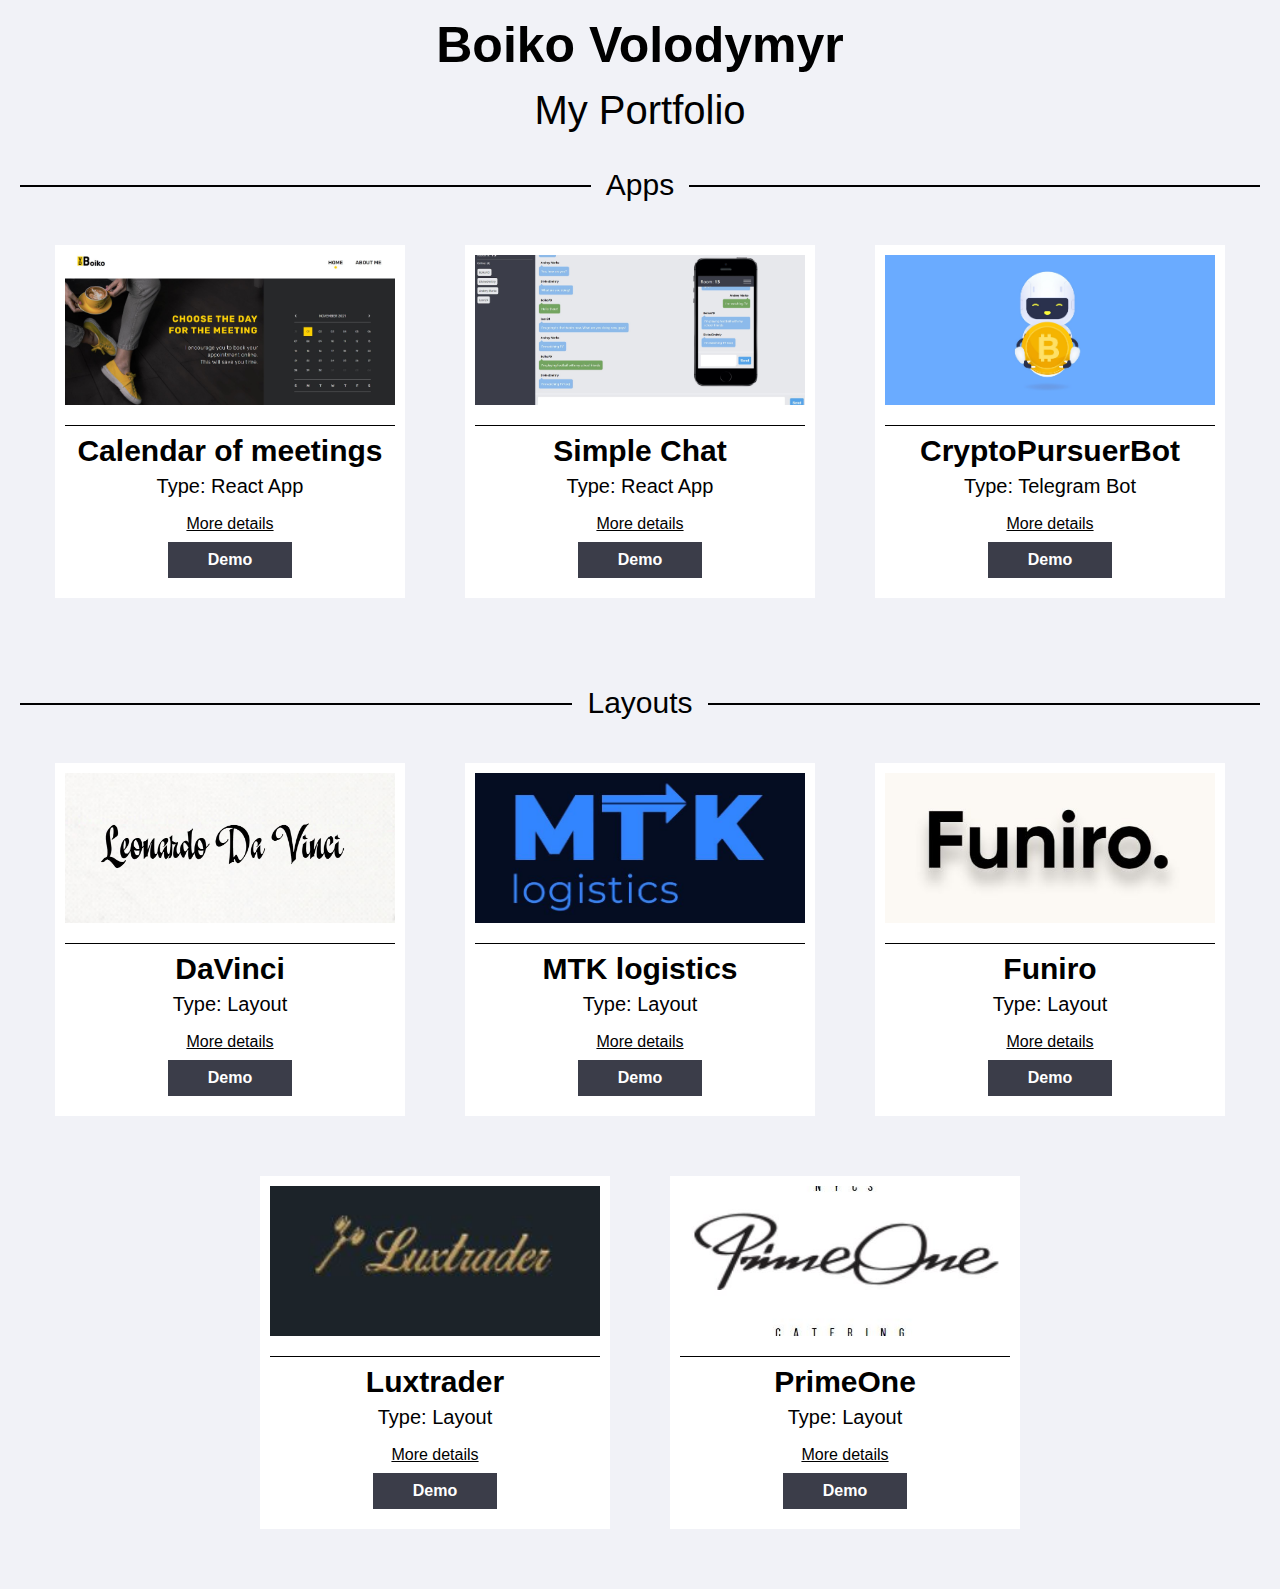
==== index.html @ b37c9549 "Modified project links" ====
<!DOCTYPE html>
<html lang="ru">
<head>
	<title>Boiko Volodymyr's Portfolio</title>
	<meta http-equiv="Content-type" content="text/html;charset=UTF-8" />
	<meta name="format-detection" content="telephone=no">
	<meta http-equiv="X-UA-Compatible" content="IE=edge">
	<link rel="stylesheet" href="css/style.css">
	<link rel="stylesheet" href="css/custom.css">
	<link rel="shortcut icon" href="favicon.ico">
	<!-- <meta name="robots" content="noindex, nofollow" /> -->
	<!-- <meta name="viewport" content="width=device-width, initial-scale=1.0" /> -->
	<meta name="viewport" content="width=device-width, initial-scale=1.0, maximum-scale=1.0, user-scalable=0" />
</head>
<body>
	<div class="wrapper">
<header>
	<div class="container">
		<div class="header-body">
			
		</div>
	</div>
</header>		<main class="page">
			<div class="page__container container">
				<div class="page__text">
					<div class="page__title">
						<b>Boiko Volodymyr</b>
					</div>
					<div class="page__subtitle">
						My Portfolio
					</div>
				</div>
				<section class="page__section apps">
					<div class="page__section-title">
						<span>Apps</span>
					</div>
					<div class="page__items">
						<div class="page__item item">
							<div class="item__wrapper">
								<div class="item__image _ibg">
									<img src="img/items/Calendar.JPG" alt="">
								</div>
								<div class="item__description">
									<div class="item__title">
										<b>Calendar of meetings</b>
									</div>
									<div class="item__type-text">
										Type: React App
									</div>
									<a href="./CalendarOfMeetings.html" class="item__details">More details</a>
									<a href="https://boikovd-calendar-of-meetings.herokuapp.com/" target="_blank" class="item__link"><b>Demo</b></a>
								</div>
								<div class="item__hover">
									<p><span>Technology stack:</span> JavaScript, React, Redux, React hooks (useState, useEffect, useRef, useReducer), Node.js</p>
								</div>
							</div>
						</div>
						<div class="page__item item">
							<div class="item__wrapper">
								<div class="item__image _ibg">
									<img src="img/items/SimpleChat_2.png" alt="">
								</div>
								<div class="item__description">
									<div class="item__title">
										<b>Simple Chat</b>
									</div>
									<div class="item__type-text">
										Type: React App
									</div>
									<a href="./SimpleChat.html" class="item__details">More details</a>
									<a href="https://boikovd-simple-chat.herokuapp.com/" target="_blank" class="item__link"><b>Demo</b></a>
								</div>
								<div class="item__hover">
									<p><span>Technology stack:</span> JavaScript, React, React hooks (useState, useEffect, useRef, useReducer), Node.js, socket.io, express, axios.</p>
								</div>
							</div>
						</div>
						<div class="page__item item">
							<div class="item__wrapper">
								<div class="item__image _ibg">
									<img src="img/items/crypto-bot_logo.jpg" alt="">
								</div>
								<div class="item__description">
									<div class="item__title">
										<b>CryptoPursuerBot</b>
									</div>
									<div class="item__type-text">
										Type: Telegram Bot
									</div>
									<a href="./CryptoPursuerBot.html" class="item__details">More details</a>
									<a href="https://t.me/crypto_pursuer_bot" target="_blank" class="item__link"><b>Demo</b></a>
								</div>
								<div class="item__hover">
									<p><span>Technology stack:</span> JavaScript, Node.js, API(Telegram, CoinMarketCap).</p>
								</div>
							</div>
						</div>
					</div>
				</section>
				<section class="page__section Layouts">
					<div class="page__section-title">
						<span>Layouts</span>
					</div>
					<div class="page__items">
						<div class="page__item item">
							<div class="item__wrapper">
								<div class="item__image _ibg">
									<img src="img/items/DaVinci_logo.JPG" alt="">
								</div>
								<div class="item__description">
									<div class="item__title">
										<b>DaVinci</b>
									</div>
									<div class="item__type-text">
										Type: Layout
									</div>
									<a href="./DaVinci.html" class="item__details">More details</a>
									<a href="https://boikovd.github.io/DaVinci_markup/" target="_blank" class="item__link"><b>Demo</b></a>
								</div>
								<div class="item__hover">
									<p><span>Technology stack:</span> HTML/CSS, SASS/SCSS, JavaScript, Prepros</p>
									<p><span>Layout elements and methods:</span> Adaptive layout, popups, form validation, BEM methodology, smooth scroll.</p>
								</div>
							</div>
						</div>
						<div class="page__item item">
							<div class="item__wrapper">
								<div class="item__image _ibg">
									<img src="img/items/MTK_logo.JPG" alt="">
								</div>
								<div class="item__description">
									<div class="item__title">
										<b>MTK logistics</b>
									</div>
									<div class="item__type-text">
										Type: Layout
									</div>
									<a href="./MTK.html" class="item__details">More details</a>
									<a href="https://boikovd.github.io/MTK-Logistics_markup/" target="_blank" class="item__link"><b>Demo</b></a>
								</div>
								<div class="item__hover">
									<p><span>Technology stack:</span> HTML/CSS, SASS/SCSS, JavaScript, Prepros</p>
									<p><span>Layout elements and methods:</span> Adaptive layout, JS-calculator, sliders, popups, form validation, smooth scroll, BEM methodology, spollers.</p>
								</div>
							</div>
						</div>
						<div class="page__item item">
							<div class="item__wrapper">
								<div class="item__image _ibg">
									<img src="img/items/Funiro_logo.JPG" alt="">
								</div>
								<div class="item__description">
									<div class="item__title">
										<b>Funiro</b>
									</div>
									<div class="item__type-text">
										Type: Layout
									</div>
									<a href="./Funiro.html" class="item__details">More details</a>
									<a href="https://boikovd.github.io/Furino_markup/" target="_blank" class="item__link"><b>Demo</b></a>
								</div>
								<div class="item__hover">
									<p><span>Technology stack:</span> HTML/CSS, SASS/SCSS, JavaScript, Prepros</p>
									<p><span>Layout elements and methods:</span> Adaptive layout, cart, JSON-data, sliders, popups, form validation, BEM methodology, spollers, smart gallery.</p>
								</div>
							</div>
						</div>
						<div class="page__item item">
							<div class="item__wrapper">
								<div class="item__image _ibg">
									<img src="img/items/Luxtrader_logo.JPG" alt="">
								</div>
								<div class="item__description">
									<div class="item__title">
										<b>Luxtrader</b>
									</div>
									<div class="item__type-text">
										Type: Layout
									</div>
									<a href="./Luxtrader.html" class="item__details">More details</a>
									<a href="https://boikovd.github.io/Luxtrader_markup/" target="_blank" class="item__link"><b>Demo</b></a>
								</div>
								<div class="item__hover">
									<p><span>Technology stack:</span> HTML/CSS, SASS/SCSS, JavaScript/JQuery, Prepros</p>
									<p><span>Layout elements and methods:</span> Adaptive layout, sliders, form validation, BEM methodology, spollers.</p>
								</div>
							</div>
						</div>
						<div class="page__item item">
							<div class="item__wrapper">
								<div class="item__image _ibg">
									<img src="img/items/PrimeOne_logo.JPG" alt="">
								</div>
								<div class="item__description">
									<div class="item__title">
										<b>PrimeOne</b>
									</div>
									<div class="item__type-text">
										Type: Layout
									</div>
									<a href="./PrimeOne.html" class="item__details">More details</a>
									<a href="https://boikovd.github.io/PrimeOne_markup/" target="_blank" class="item__link"><b>Demo</b></a>
								</div>
								<div class="item__hover">
									<p><span>Technology stack:</span> HTML/CSS, SASS/SCSS, JavaScript/JQuery, Prepros</p>
									<p><span>Layout elements and methods:</span> Adaptive layout, BEM methodology.</p>
								</div>
							</div>
						</div>
					</div>
				</section>
			</div>
		</main>
<footer>
	<div class='container'>
		<div class="footer-body">
			
		</div>
	</div>
</footer>	</div>
<div class="popup popup_popup">
	<div class="popup__content">
		<div class="popup__body">
			<div class="popup__close"></div>
		</div>
	</div>
</div>
<div class="popup popup_subscribe-message">
	<div class="popup__content">
		<div class="popup__body">
			<div class="popup__close"></div>
		</div>
	</div>
</div>
<div class="popup popup_video">
	<div class="popup__content">
		<div class="popup__body">
			<div class="popup__close popup__close_video"></div>
			<div class="popup__video _video"></div>
		</div>
	</div>
</div>
<!-- <script src="https://code.jquery.com/jquery-3.3.1.min.js"></script> -->
<script src="js/vendors.js"></script>
<script src="js/main.js"></script>
</body>
</html>
---- css/style.css ----
* {
  padding: 0px;
  margin: 0px;
  border: 0px;
}

*,
*:before,
*:after {
  -webkit-box-sizing: border-box;
  box-sizing: border-box;
}

aside,
nav,
footer,
header,
section {
  display: block;
}

html,
body {
  height: 100%;
  min-width: 320px;
}

body {
  line-height: 1;
  font-family: "Arial";
  font-size: 16px;
  -ms-text-size-adjust: 100%;
  -moz-text-size-adjust: 100%;
  -webkit-text-size-adjust: 100%;
}

input,
button,
textarea {
  font-family: "Arial";
}

input::-ms-clear {
  display: none;
}

button {
  cursor: pointer;
}

button::-moz-focus-inner {
  padding: 0;
  border: 0;
}

a,
a:visited {
  text-decoration: none;
}

a:hover {
  text-decoration: none;
}

ul li {
  list-style: none;
}

img {
  vertical-align: top;
}

h1,
h2,
h3,
h4,
h5,
h6 {
  font-weight: inherit;
  font-size: inherit;
}

.wrapper {
  width: 100%;
  min-height: 100%;
  overflow: hidden;
  display: -webkit-box;
  display: -ms-flexbox;
  display: flex;
  -webkit-box-orient: vertical;
  -webkit-box-direction: normal;
      -ms-flex-direction: column;
          flex-direction: column;
}
.container {
  max-width: 1240px;
  margin: 0 auto;
  width: 100%;
}
@media (max-width: 1252px) {
  .container {
    max-width: 970px;
  }
}
@media (max-width: 992.98px) {
  .container {
    max-width: 750px;
  }
}
@media (max-width: 767.98px) {
  .container {
    max-width: none;
    padding: 0 10px;
  }
}

.btn {
  display: -webkit-inline-box;
  display: -ms-inline-flexbox;
  display: inline-flex;
  padding: 0px 0px;
}
.btn._fw {
  width: 100%;
}

input[type=text],
input[type=email],
input[type=tel],
textarea {
  -webkit-appearance: none;
  -moz-appearance: none;
  appearance: none;
}
input[type=text]:focus,
input[type=email]:focus,
input[type=tel]:focus,
textarea:focus {
  outline: none;
}

.input {
  border-radius: 0 !important;
  width: 100%;
  display: block;
  padding: 0px 20px;
}
textarea.input {
  resize: none;
  padding: 0px 0px;
}

._ibg {
  position: relative;
}
._ibg img {
  position: absolute;
  width: 100%;
  height: 100%;
  top: 0;
  left: 0;
  -o-object-fit: cover;
     object-fit: cover;
}

body.ie ._ibg {
  background-position: center;
  background-size: cover;
  background-repeat: no-repeat;
}
body.ie ._ibg img {
  width: 0;
  height: 0;
  opacity: 0;
  visibility: hidden;
}

._swiper {
  overflow: hidden;
}
._swiper .swiper-wrapper {
  width: 100%;
  height: 100%;
  -webkit-box-sizing: content-box;
          box-sizing: content-box;
  display: -webkit-box;
  display: -ms-flexbox;
  display: flex;
  position: relative;
}
._swiper.swiper-container-vertical .swiper-wrapper {
  -webkit-box-orient: vertical;
  -webkit-box-direction: normal;
      -ms-flex-direction: column;
          flex-direction: column;
}
._swiper.swiper-container-autoheight .swiper-wrapper {
  -webkit-box-align: start;
      -ms-flex-align: start;
          align-items: flex-start;
}

.swiper-container-initialized .swiper-slide {
  -ms-flex-negative: 0;
      flex-shrink: 0;
}

.swiper-container-android .swiper-slide,
.swiper-container-android .swiper-wrapper {
  -webkit-transform: translate3d(0px, 0, 0);
          transform: translate3d(0px, 0, 0);
}

.swiper-button-lock {
  display: none !important;
}

/*
.icon-menu{
	display: none;
	@media (max-width: $md3+px){
		display: block;
		position: absolute;
		top: 18px;
		right: 10px;
		width:30px;
		height: 18px;
		cursor: pointer;
		z-index: 5;
		span{
			transition: all 0.3s ease 0s;
			position: absolute;
			top: 8px;
			left: 0px;
			width: 100%;
			height: 2px;
			background-color: #000;
			&:first-child {
				top: 0px;
			}
			&:last-child {
				top: auto;
				bottom: 0px;
			}
		}
		&.active{
			span {
				transform: scale(0);
				&:first-child {
					@include rotate(-45deg);
					top: 8px;
				}
				&:last-child {
					@include rotate(45deg);
					bottom: 8px;
				}
			}
		}
	}
}
*/
.page {
  -webkit-box-flex: 1;
      -ms-flex: 1 1 auto;
          flex: 1 1 auto;
  background: #f1f2f7;
}
.page__text {
  text-align: center;
}
.page__title {
  font-size: 50px;
  margin: 20px 0px;
}
@media (max-width: 1240px) {
  .page__title {
    font-size: calc(40px + 10 * ((100vw - 320px) / 920));
  }
}
.page__subtitle {
  font-size: 40px;
  margin-bottom: 10px;
}
@media (max-width: 1240px) {
  .page__subtitle {
    font-size: calc(26px + 14 * ((100vw - 320px) / 920));
  }
}
@media (max-width: 1240px) {
  .page__subtitle {
    margin-bottom: calc(30px + -20 * ((100vw - 320px) / 920));
  }
}
.page__section {
  padding: 30px 0px;
}
.page__section-title {
  text-align: center;
  font-size: 30px;
  margin-bottom: 15px;
  position: relative;
  z-index: 1;
}
@media (max-width: 1240px) {
  .page__section-title {
    font-size: calc(28px + 2 * ((100vw - 320px) / 920));
  }
}
.page__section-title span {
  background: #f1f2f7;
  padding: 0px 15px;
}
.page__section-title:before {
  content: "";
  position: absolute;
  z-index: -1;
  top: 50%;
  left: 0;
  background: #000;
  height: 2px;
  width: 100%;
}
.page__items {
  display: -webkit-box;
  display: -ms-flexbox;
  display: flex;
  margin-left: -30px;
  margin-right: -30px;
  -webkit-box-pack: center;
      -ms-flex-pack: center;
          justify-content: center;
  -ms-flex-wrap: wrap;
      flex-wrap: wrap;
}
@media (max-width: 1240px) {
  .page__items {
    margin-left: calc(-10px + -20 * ((100vw - 320px) / 920));
  }
}
@media (max-width: 1240px) {
  .page__items {
    margin-right: calc(-10px + -20 * ((100vw - 320px) / 920));
  }
}
.item {
  padding: 30px;
}
@media (max-width: 1240px) {
  .item {
    padding: calc(10px + 20 * ((100vw - 320px) / 920));
  }
}
.item__wrapper {
  display: block;
  position: relative;
  background: #fff;
  width: 350px;
  text-align: center;
  padding: 10px;
  -webkit-transition: all 0.3s ease 0s;
  transition: all 0.3s ease 0s;
}
@media (max-width: 1240px) {
  .item__wrapper {
    width: calc(300px + 50 * ((100vw - 320px) / 920));
  }
}
@media (any-hover: hover) {
  .item__wrapper:hover {
    border-color: #000;
    -webkit-box-shadow: 0px 0px 10px 2px rgba(0, 0, 0, 0.95);
    box-shadow: 0px 0px 10px 2px rgba(0, 0, 0, 0.95);
  }
  .item__wrapper:hover .item__hover {
    visibility: visible;
    opacity: 1;
  }
  .item__wrapper:hover .item__details {
    color: #fff;
  }
  .item__wrapper:hover .item__link {
    background: #f1f2f7;
    color: #000;
  }
}
.item__hover {
  height: 100%;
  width: 100%;
  position: absolute;
  z-index: 1;
  top: 0;
  left: 0;
  background: rgba(0, 0, 0, 0.6);
  visibility: hidden;
  opacity: 0;
  -webkit-transition: all 0.3s ease 0s;
  transition: all 0.3s ease 0s;
  padding: 25px 25px;
  font-weight: 700;
  color: #fff;
  line-height: 160%;
}
.item__hover p {
  margin-bottom: 10px;
}
.item__hover span {
  font-weight: 700;
  text-decoration: underline;
}
.item__image {
  padding-top: 150px;
  width: 100%;
}
.item__description {
  border-top: 1px solid #000;
  color: #000;
  margin: 20px 0px 0px 0px;
  display: -webkit-box;
  display: -ms-flexbox;
  display: flex;
  -webkit-box-orient: vertical;
  -webkit-box-direction: normal;
      -ms-flex-direction: column;
          flex-direction: column;
  -webkit-box-align: center;
      -ms-flex-align: center;
          align-items: center;
}
.item__title {
  margin: 10px 0px 0px 0px;
  font-size: 30px;
}
@media (max-width: 1240px) {
  .item__title {
    font-size: calc(20px + 10 * ((100vw - 320px) / 920));
  }
}
.item__type-text {
  margin: 10px 0px 20px 0px;
  font-size: 20px;
}
@media (max-width: 1240px) {
  .item__type-text {
    font-size: calc(16px + 4 * ((100vw - 320px) / 920));
  }
}
.item__details {
  margin: 0px 0px 10px 0px;
  -webkit-transition: all 0.3s ease 0s;
  transition: all 0.3s ease 0s;
  text-decoration: underline;
  color: #000;
  position: relative;
  z-index: 2;
  transition: all 0.3s ease 0s;
}
@media (any-hover: hover) {
  .item__details:hover {
    text-decoration: none;
  }
}
.item__link {
  color: #fff;
  margin: 0px 0px 10px 0px;
  padding: 10px 40px;
  position: relative;
  z-index: 2;
  background: #3b3d49;
  -webkit-transition: all 0.3s ease 0s;
  transition: all 0.3s ease 0s;
}
@media (any-hover: hover) {
  .item__link:hover {
    -webkit-transform: scale(1.05);
            transform: scale(1.05);
  }
}

.navigation {
  display: -webkit-box;
  display: -ms-flexbox;
  display: flex;
  -webkit-box-pack: justify;
      -ms-flex-pack: justify;
          justify-content: space-between;
  padding-bottom: 20px;
  -webkit-box-align: center;
      -ms-flex-align: center;
          align-items: center;
  margin-left: -15px;
  margin-right: -15px;
}
@media (max-width: 1240px) {
  .navigation {
    margin-left: calc(-5px + -10 * ((100vw - 320px) / 920));
  }
}
@media (max-width: 1240px) {
  .navigation {
    margin-right: calc(-5px + -10 * ((100vw - 320px) / 920));
  }
}
.navigation__item {
  padding-left: 15px;
  padding-right: 15px;
  -webkit-box-flex: 0;
      -ms-flex: 0 0 33.333%;
          flex: 0 0 33.333%;
  display: -webkit-box;
  display: -ms-flexbox;
  display: flex;
  -webkit-box-pack: center;
      -ms-flex-pack: center;
          justify-content: center;
}
@media (max-width: 1240px) {
  .navigation__item {
    padding-left: calc(5px + 10 * ((100vw - 320px) / 920));
  }
}
@media (max-width: 1240px) {
  .navigation__item {
    padding-right: calc(5px + 10 * ((100vw - 320px) / 920));
  }
}
.navigation__btn {
  display: -webkit-inline-box;
  display: -ms-inline-flexbox;
  display: inline-flex;
  -webkit-box-align: center;
      -ms-flex-align: center;
          align-items: center;
  -webkit-box-pack: center;
      -ms-flex-pack: center;
          justify-content: center;
  min-height: 40px;
  border: 1px solid #3b3d49;
  background: #f1f2f7;
  color: #3b3d49;
  padding: 10px 15px;
  position: relative;
  -webkit-transition: all 0.3s ease 0s;
  transition: all 0.3s ease 0s;
}
.navigation__btn:before {
  content: "";
  -webkit-transition: all 0.3s ease 0s;
  transition: all 0.3s ease 0s;
  position: absolute;
  width: 0;
  height: 0;
  border-top: 7px solid transparent;
  border-bottom: 7px solid transparent;
}
.navigation__btn span {
  white-space: pre;
}
@media (max-width: 600px) {
  .navigation__btn span {
    display: none;
  }
}
@media (any-hover: hover) {
  .navigation__btn:hover {
    background: #3b3d49;
    color: #f1f2f7;
  }
}
.navigation__prev {
  padding: 10px 15px 10px 40px;
}
.navigation__prev:before {
  border-right: 10px solid #3b3d49;
  top: 50%;
  left: 15px;
  -webkit-transform: translate(0px, -50%);
          transform: translate(0px, -50%);
}
@media (any-hover: hover) {
  .navigation__prev:hover:before {
    border-right: 10px solid #f1f2f7;
  }
}
.navigation__next {
  padding: 10px 40px 10px 15px;
}
.navigation__next:before {
  border-left: 10px solid #3b3d49;
  top: 50%;
  right: 15px;
  -webkit-transform: translate(0px, -50%);
          transform: translate(0px, -50%);
}
@media (any-hover: hover) {
  .navigation__next:hover:before {
    border-left: 10px solid #f1f2f7;
  }
}

.project-page {
  min-height: 100vh;
  padding-top: 30px;
  padding-bottom: 30px;
  background: #f1f2f7;
}
@media (max-width: 1240px) {
  .project-page {
    padding-top: calc(10px + 20 * ((100vw - 320px) / 920));
  }
}
@media (max-width: 1240px) {
  .project-page {
    padding-bottom: calc(10px + 20 * ((100vw - 320px) / 920));
  }
}
.project-page__image {
  display: block;
  border: 1px solid #000;
  border-radius: 10px;
}
.project-page__image img {
  width: 100%;
  border-radius: 10px;
}
.project-page-body {
  margin: 20px 0px 0px 0px;
  padding-left: 40px;
  padding-right: 40px;
}
@media (max-width: 1240px) {
  .project-page-body {
    padding-left: calc(15px + 25 * ((100vw - 320px) / 920));
  }
}
@media (max-width: 1240px) {
  .project-page-body {
    padding-right: calc(15px + 25 * ((100vw - 320px) / 920));
  }
}
.project-page-body__text {
  font-size: 20px;
  margin-bottom: 15px;
}
.project-page-body__link-items {
  border-top: 1px solid #000;
  border-bottom: 1px solid #000;
}
.project-page-body__link-item {
  margin: 10px 0px 10px 0px;
  font-size: 18px;
}
.project-page-body__link-item a {
  color: blue;
  text-decoration: underline;
}
@media (any-hover: hover) {
  .project-page-body__link-item a:hover {
    text-decoration: none;
  }
}
.project-page-body__use-el-title {
  font-size: 18px;
  margin-bottom: 5px;
  margin-top: 20px;
}
.project-page-body__use-el {
  padding: 0px 0px 0px 5px;
}
.project-page-body__el {
  padding: 5px 0px 5px 15px;
  position: relative;
}
.project-page-body__el:before {
  content: "";
  position: absolute;
  width: 5px;
  height: 5px;
  border-radius: 50%;
  background: #000;
  top: 50%;
  left: 0;
  -webkit-transform: translate(0px, -50%);
          transform: translate(0px, -50%);
}
.project-page-body__link {
  display: inline-block;
  color: #3b3d49;
  border: 1px solid #3b3d49;
  margin: 15px 0px 10px 0px;
  padding: 10px 20px;
  font-size: 24px;
  position: relative;
  z-index: 2;
  background: #f1f2f7;
  -webkit-transition: all 0.3s ease 0s;
  transition: all 0.3s ease 0s;
}
@media (any-hover: hover) {
  .project-page-body__link:hover {
    color: #f1f2f7;
    background: #3b3d49;
  }
}
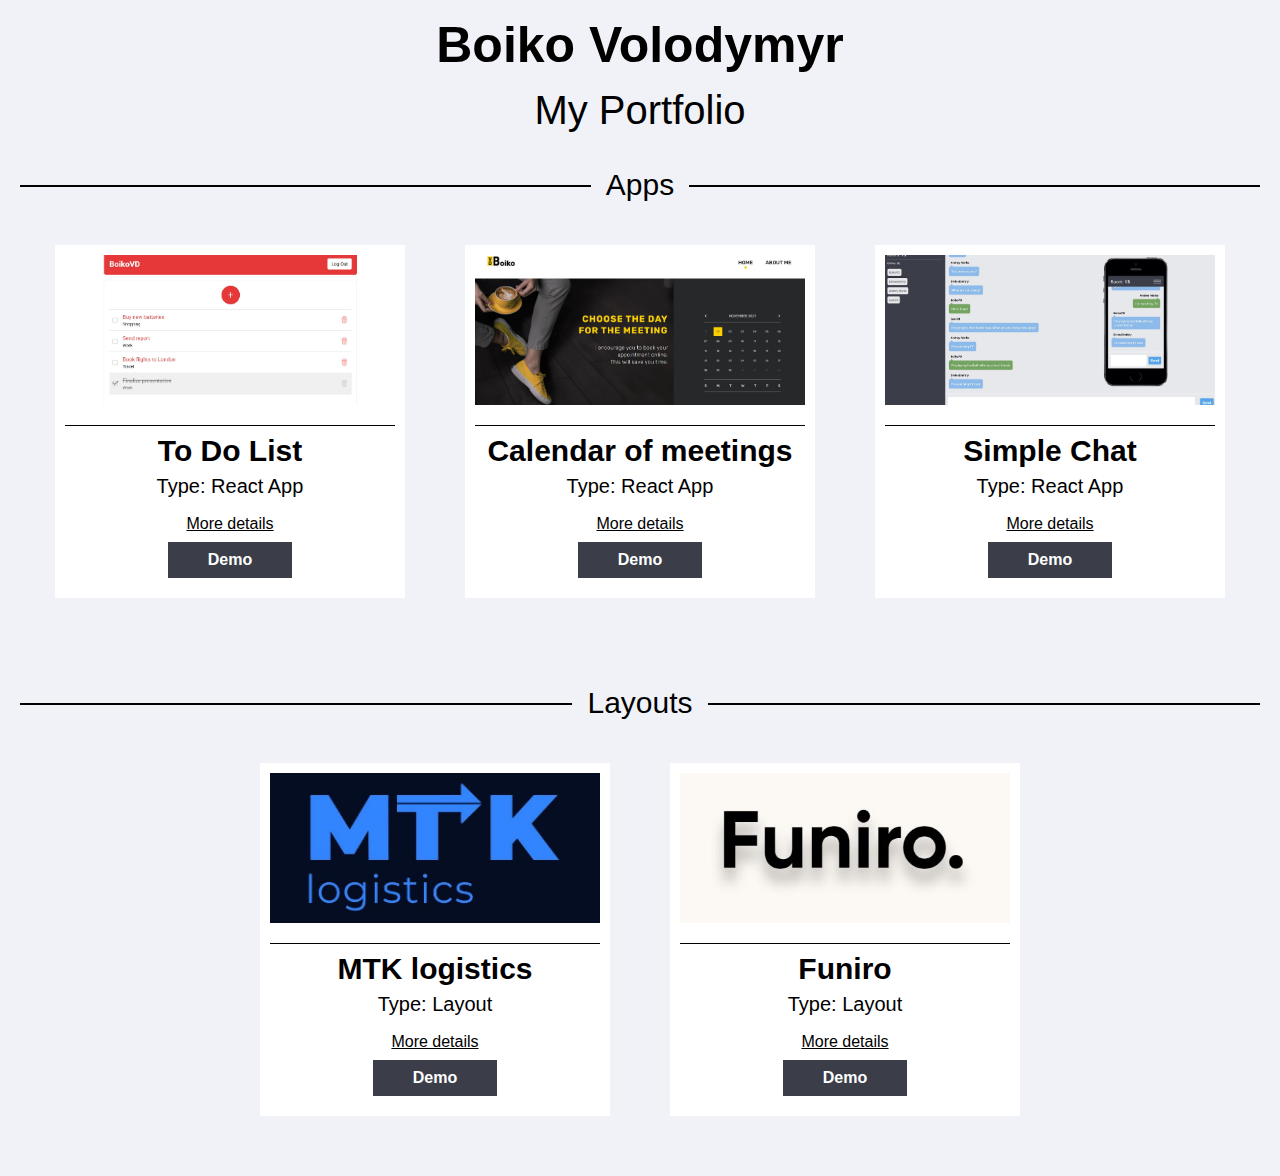
==== commit 478beac6: "Modified project links, deleted old projects, add new project" ====
--- a/index.html
+++ b/index.html
@@ -38,6 +38,26 @@
 						<div class="page__item item">
 							<div class="item__wrapper">
 								<div class="item__image _ibg">
+									<img src="img/items/ToDoList.JPG" alt="">
+								</div>
+								<div class="item__description">
+									<div class="item__title">
+										<b>To Do List</b>
+									</div>
+									<div class="item__type-text">
+										Type: React App
+									</div>
+									<a href="./ToDoList.html" class="item__details">More details</a>
+									<a href="https://boikovd-todo-list.herokuapp.com/" target="_blank" class="item__link"><b>Demo</b></a>
+								</div>
+								<div class="item__hover">
+									<p><span>Technology stack:</span> JavaScript, React, Redux, React hooks (useState, useEffect, useRef, useReducer), Node.js</p>
+								</div>
+							</div>
+						</div>
+						<div class="page__item item">
+							<div class="item__wrapper">
+								<div class="item__image _ibg">
 									<img src="img/items/Calendar.JPG" alt="">
 								</div>
 								<div class="item__description">
@@ -75,6 +95,7 @@
 								</div>
 							</div>
 						</div>
+<!--
 						<div class="page__item item">
 							<div class="item__wrapper">
 								<div class="item__image _ibg">
@@ -95,6 +116,7 @@
 								</div>
 							</div>
 						</div>
+-->
 					</div>
 				</section>
 				<section class="page__section Layouts">
@@ -102,6 +124,7 @@
 						<span>Layouts</span>
 					</div>
 					<div class="page__items">
+<!--
 						<div class="page__item item">
 							<div class="item__wrapper">
 								<div class="item__image _ibg">
@@ -123,6 +146,7 @@
 								</div>
 							</div>
 						</div>
+-->
 						<div class="page__item item">
 							<div class="item__wrapper">
 								<div class="item__image _ibg">
@@ -165,6 +189,7 @@
 								</div>
 							</div>
 						</div>
+<!--
 						<div class="page__item item">
 							<div class="item__wrapper">
 								<div class="item__image _ibg">
@@ -207,6 +232,7 @@
 								</div>
 							</div>
 						</div>
+-->
 					</div>
 				</section>
 			</div>
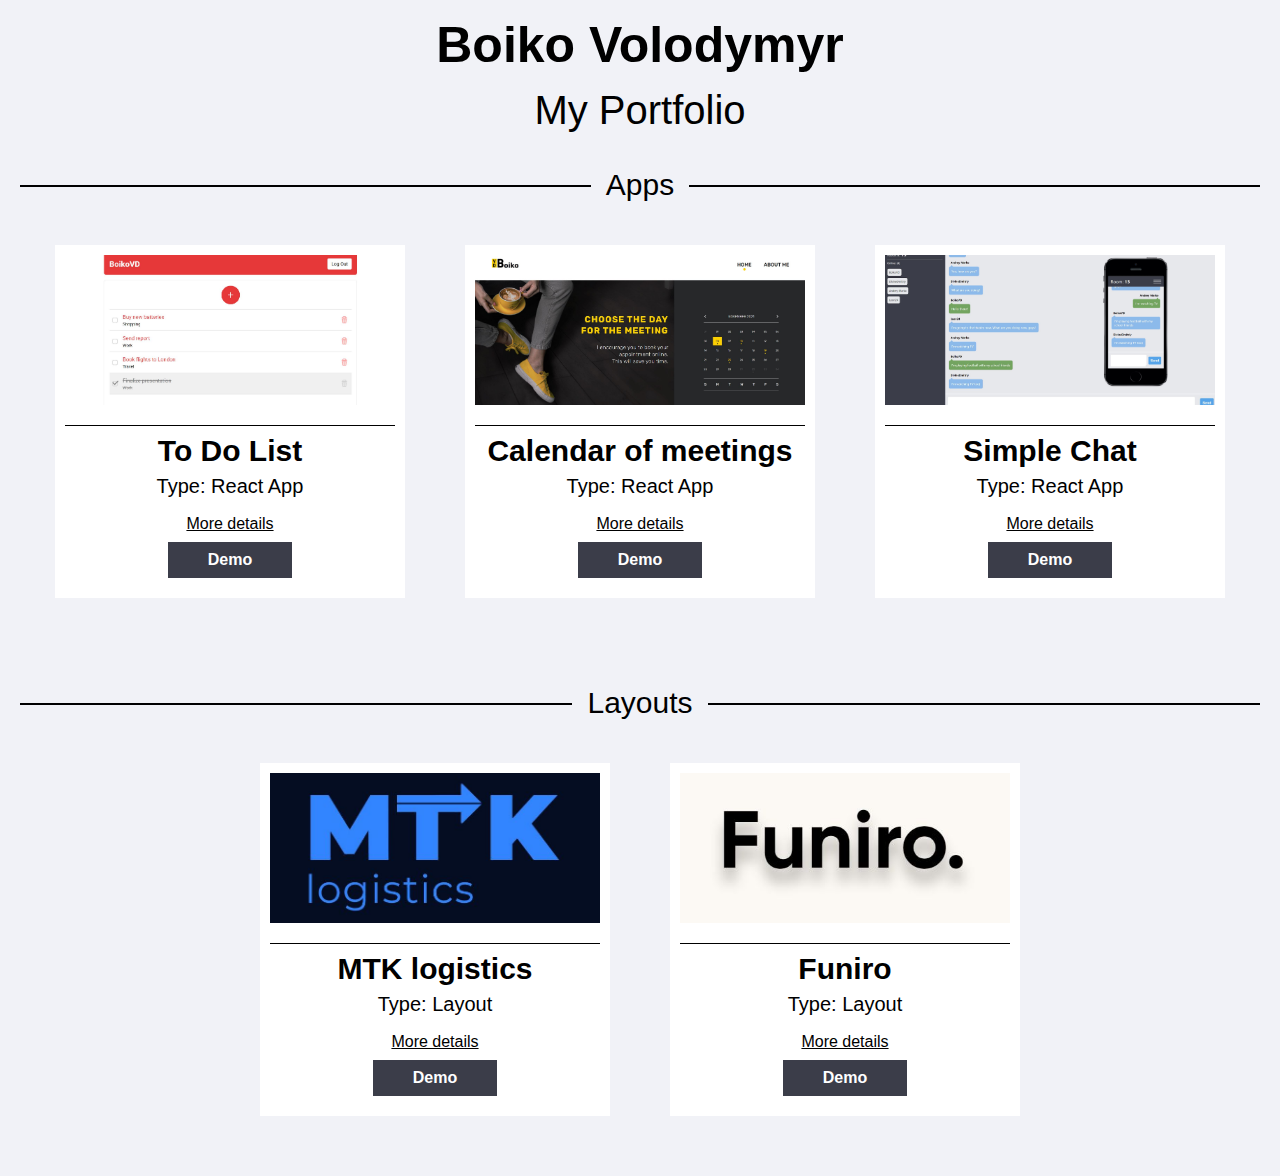
==== commit f9557793: "Modified projects" ====
--- a/index.html
+++ b/index.html
@@ -51,7 +51,7 @@
 									<a href="https://boikovd-todo-list.herokuapp.com/" target="_blank" class="item__link"><b>Demo</b></a>
 								</div>
 								<div class="item__hover">
-									<p><span>Technology stack:</span> JavaScript, React, Redux, React hooks (useState, useEffect, useRef, useReducer), Node.js</p>
+									<p><span>Technology stack:</span> JavaScript, React, Redux, React hooks, style modules, Node.js, express, axios</p>
 								</div>
 							</div>
 						</div>
@@ -71,7 +71,7 @@
 									<a href="https://boikovd-calendar-of-meetings.herokuapp.com/" target="_blank" class="item__link"><b>Demo</b></a>
 								</div>
 								<div class="item__hover">
-									<p><span>Technology stack:</span> JavaScript, React, Redux, React hooks (useState, useEffect, useRef, useReducer), Node.js</p>
+									<p><span>Technology stack:</span> JavaScript, React, Redux, React hooks, React router, BEM methodology</p>
 								</div>
 							</div>
 						</div>
@@ -91,7 +91,7 @@
 									<a href="https://boikovd-simple-chat.herokuapp.com/" target="_blank" class="item__link"><b>Demo</b></a>
 								</div>
 								<div class="item__hover">
-									<p><span>Technology stack:</span> JavaScript, React, React hooks (useState, useEffect, useRef, useReducer), Node.js, socket.io, express, axios.</p>
+									<p><span>Technology stack:</span> JavaScript, React, React hooks, Node.js, socket.io, express, axios.</p>
 								</div>
 							</div>
 						</div>
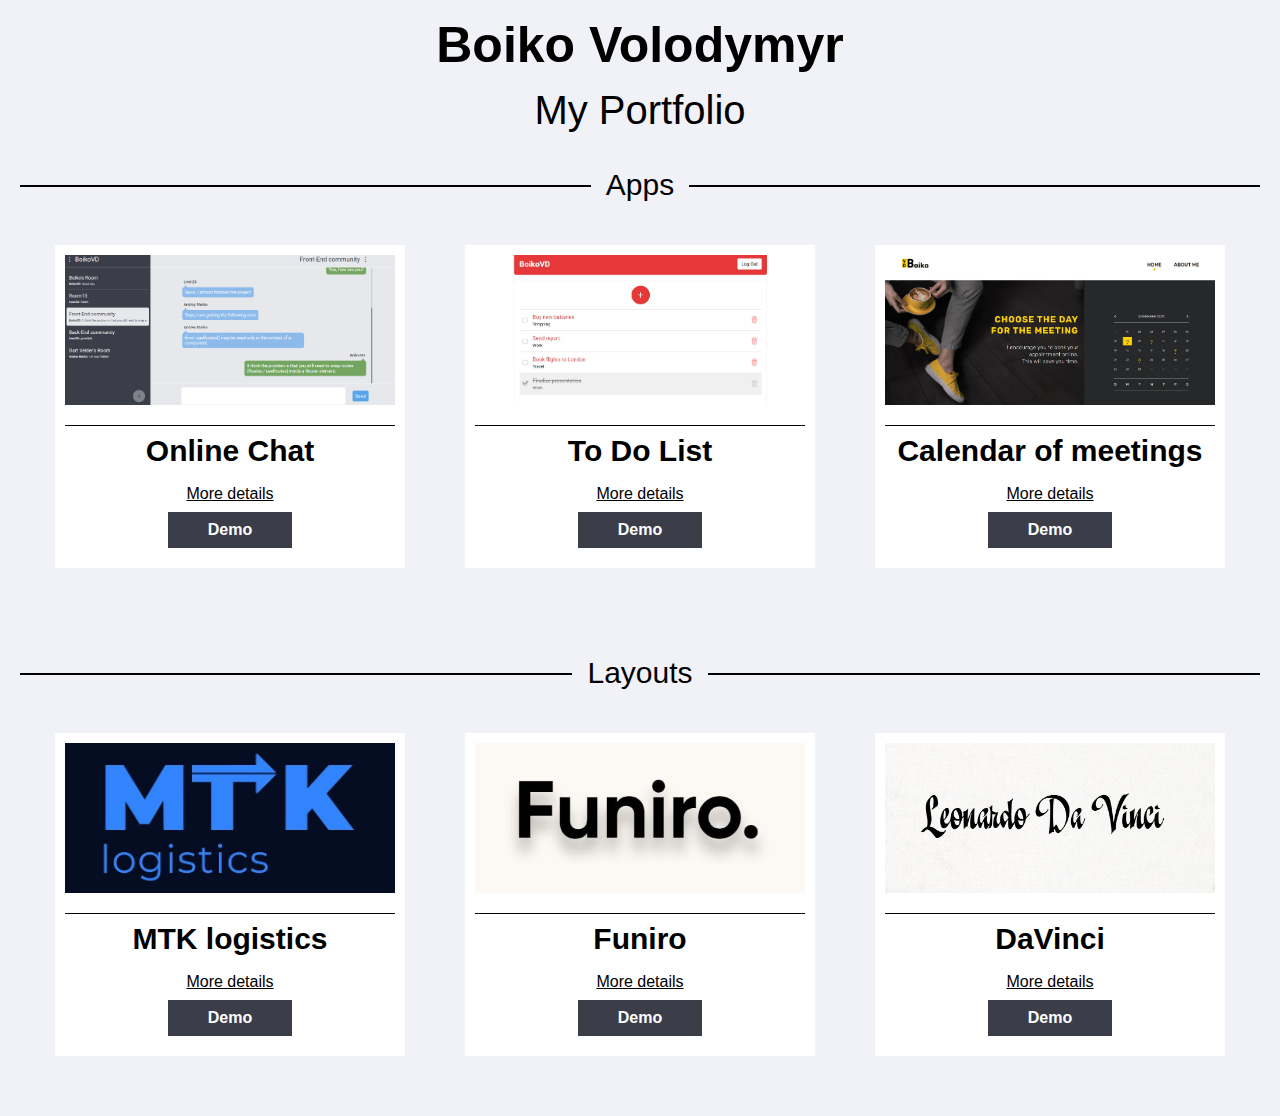
==== commit c18608a2: "Modified projects" ====
--- a/index.html
+++ b/index.html
@@ -38,20 +38,34 @@
 						<div class="page__item item">
 							<div class="item__wrapper">
 								<div class="item__image _ibg">
+									<img src="img/items/SimpleChat_2.png" alt="">
+								</div>
+								<div class="item__description">
+									<div class="item__title">
+										<b>Online Chat</b>
+									</div>
+									<a href="./SimpleChat.html" class="item__details">More details</a>
+									<a href="https://boikovd-simple-chat.herokuapp.com/" target="_blank" class="item__link"><b>Demo</b></a>
+								</div>
+								<div class="item__hover">
+									<p><span>Technology stack:</span> JavaScript, React, React Router, Redux, style modules, Node.js, socket.io, express, axios.</p>
+								</div>
+							</div>
+						</div>
+						<div class="page__item item">
+							<div class="item__wrapper">
+								<div class="item__image _ibg">
 									<img src="img/items/ToDoList.JPG" alt="">
 								</div>
 								<div class="item__description">
 									<div class="item__title">
 										<b>To Do List</b>
-									</div>
-									<div class="item__type-text">
-										Type: React App
 									</div>
 									<a href="./ToDoList.html" class="item__details">More details</a>
 									<a href="https://boikovd-todo-list.herokuapp.com/" target="_blank" class="item__link"><b>Demo</b></a>
 								</div>
 								<div class="item__hover">
-									<p><span>Technology stack:</span> JavaScript, React, Redux, React hooks, style modules, Node.js, express, axios</p>
+									<p><span>Technology stack:</span> JavaScript, React, Redux, style modules, Node.js, express, axios</p>
 								</div>
 							</div>
 						</div>
@@ -63,35 +77,12 @@
 								<div class="item__description">
 									<div class="item__title">
 										<b>Calendar of meetings</b>
-									</div>
-									<div class="item__type-text">
-										Type: React App
 									</div>
 									<a href="./CalendarOfMeetings.html" class="item__details">More details</a>
 									<a href="https://boikovd-calendar-of-meetings.herokuapp.com/" target="_blank" class="item__link"><b>Demo</b></a>
 								</div>
 								<div class="item__hover">
-									<p><span>Technology stack:</span> JavaScript, React, Redux, React hooks, React router, BEM methodology</p>
-								</div>
-							</div>
-						</div>
-						<div class="page__item item">
-							<div class="item__wrapper">
-								<div class="item__image _ibg">
-									<img src="img/items/SimpleChat_2.png" alt="">
-								</div>
-								<div class="item__description">
-									<div class="item__title">
-										<b>Simple Chat</b>
-									</div>
-									<div class="item__type-text">
-										Type: React App
-									</div>
-									<a href="./SimpleChat.html" class="item__details">More details</a>
-									<a href="https://boikovd-simple-chat.herokuapp.com/" target="_blank" class="item__link"><b>Demo</b></a>
-								</div>
-								<div class="item__hover">
-									<p><span>Technology stack:</span> JavaScript, React, React hooks, Node.js, socket.io, express, axios.</p>
+									<p><span>Technology stack:</span> JavaScript, React, Redux, React Router, BEM methodology</p>
 								</div>
 							</div>
 						</div>
@@ -124,7 +115,42 @@
 						<span>Layouts</span>
 					</div>
 					<div class="page__items">
-<!--
+						<div class="page__item item">
+							<div class="item__wrapper">
+								<div class="item__image _ibg">
+									<img src="img/items/MTK_logo.JPG" alt="">
+								</div>
+								<div class="item__description">
+									<div class="item__title">
+										<b>MTK logistics</b>
+									</div>
+									<a href="./MTK.html" class="item__details">More details</a>
+									<a href="https://boikovd.github.io/MTK-Logistics_markup/" target="_blank" class="item__link"><b>Demo</b></a>
+								</div>
+								<div class="item__hover">
+									<p><span>Technology stack:</span> HTML/CSS, SASS/SCSS, JavaScript, Prepros</p>
+									<p><span>Layout elements and methods:</span> Adaptive layout, JS-calculator, sliders, popups, form validation, smooth scroll, BEM methodology, spollers.</p>
+								</div>
+							</div>
+						</div>
+						<div class="page__item item">
+							<div class="item__wrapper">
+								<div class="item__image _ibg">
+									<img src="img/items/Funiro_logo.JPG" alt="">
+								</div>
+								<div class="item__description">
+									<div class="item__title">
+										<b>Funiro</b>
+									</div>
+									<a href="./Funiro.html" class="item__details">More details</a>
+									<a href="https://boikovd.github.io/Furino_markup/" target="_blank" class="item__link"><b>Demo</b></a>
+								</div>
+								<div class="item__hover">
+									<p><span>Technology stack:</span> HTML/CSS, SASS/SCSS, JavaScript, Prepros</p>
+									<p><span>Layout elements and methods:</span> Adaptive layout, cart, JSON-data, sliders, popups, form validation, BEM methodology, spollers, smart gallery.</p>
+								</div>
+							</div>
+						</div>
 						<div class="page__item item">
 							<div class="item__wrapper">
 								<div class="item__image _ibg">
@@ -133,9 +159,6 @@
 								<div class="item__description">
 									<div class="item__title">
 										<b>DaVinci</b>
-									</div>
-									<div class="item__type-text">
-										Type: Layout
 									</div>
 									<a href="./DaVinci.html" class="item__details">More details</a>
 									<a href="https://boikovd.github.io/DaVinci_markup/" target="_blank" class="item__link"><b>Demo</b></a>
@@ -143,49 +166,6 @@
 								<div class="item__hover">
 									<p><span>Technology stack:</span> HTML/CSS, SASS/SCSS, JavaScript, Prepros</p>
 									<p><span>Layout elements and methods:</span> Adaptive layout, popups, form validation, BEM methodology, smooth scroll.</p>
-								</div>
-							</div>
-						</div>
--->
-						<div class="page__item item">
-							<div class="item__wrapper">
-								<div class="item__image _ibg">
-									<img src="img/items/MTK_logo.JPG" alt="">
-								</div>
-								<div class="item__description">
-									<div class="item__title">
-										<b>MTK logistics</b>
-									</div>
-									<div class="item__type-text">
-										Type: Layout
-									</div>
-									<a href="./MTK.html" class="item__details">More details</a>
-									<a href="https://boikovd.github.io/MTK-Logistics_markup/" target="_blank" class="item__link"><b>Demo</b></a>
-								</div>
-								<div class="item__hover">
-									<p><span>Technology stack:</span> HTML/CSS, SASS/SCSS, JavaScript, Prepros</p>
-									<p><span>Layout elements and methods:</span> Adaptive layout, JS-calculator, sliders, popups, form validation, smooth scroll, BEM methodology, spollers.</p>
-								</div>
-							</div>
-						</div>
-						<div class="page__item item">
-							<div class="item__wrapper">
-								<div class="item__image _ibg">
-									<img src="img/items/Funiro_logo.JPG" alt="">
-								</div>
-								<div class="item__description">
-									<div class="item__title">
-										<b>Funiro</b>
-									</div>
-									<div class="item__type-text">
-										Type: Layout
-									</div>
-									<a href="./Funiro.html" class="item__details">More details</a>
-									<a href="https://boikovd.github.io/Furino_markup/" target="_blank" class="item__link"><b>Demo</b></a>
-								</div>
-								<div class="item__hover">
-									<p><span>Technology stack:</span> HTML/CSS, SASS/SCSS, JavaScript, Prepros</p>
-									<p><span>Layout elements and methods:</span> Adaptive layout, cart, JSON-data, sliders, popups, form validation, BEM methodology, spollers, smart gallery.</p>
 								</div>
 							</div>
 						</div>
--- a/css/style.css
+++ b/css/style.css
@@ -427,7 +427,7 @@
           align-items: center;
 }
 .item__title {
-  margin: 10px 0px 0px 0px;
+  margin: 10px 0px 20px 0px;
   font-size: 30px;
 }
 @media (max-width: 1240px) {
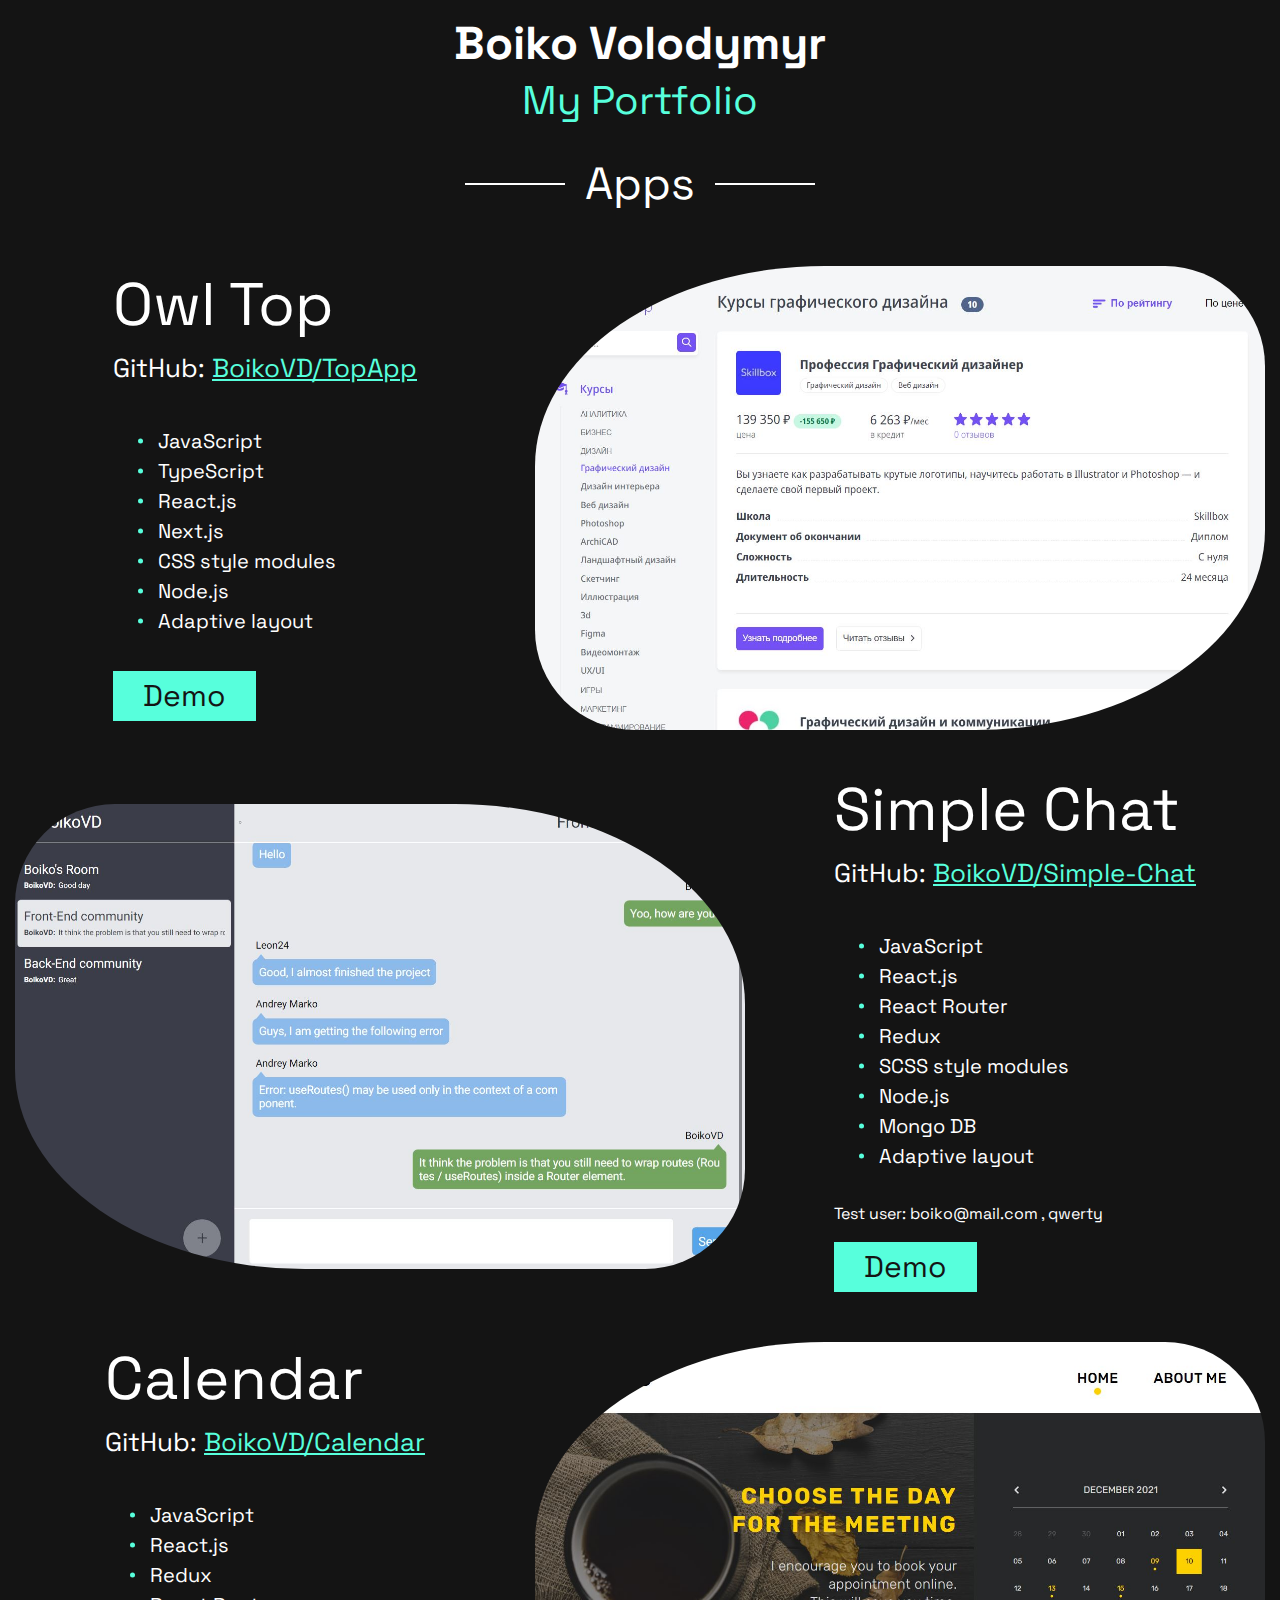
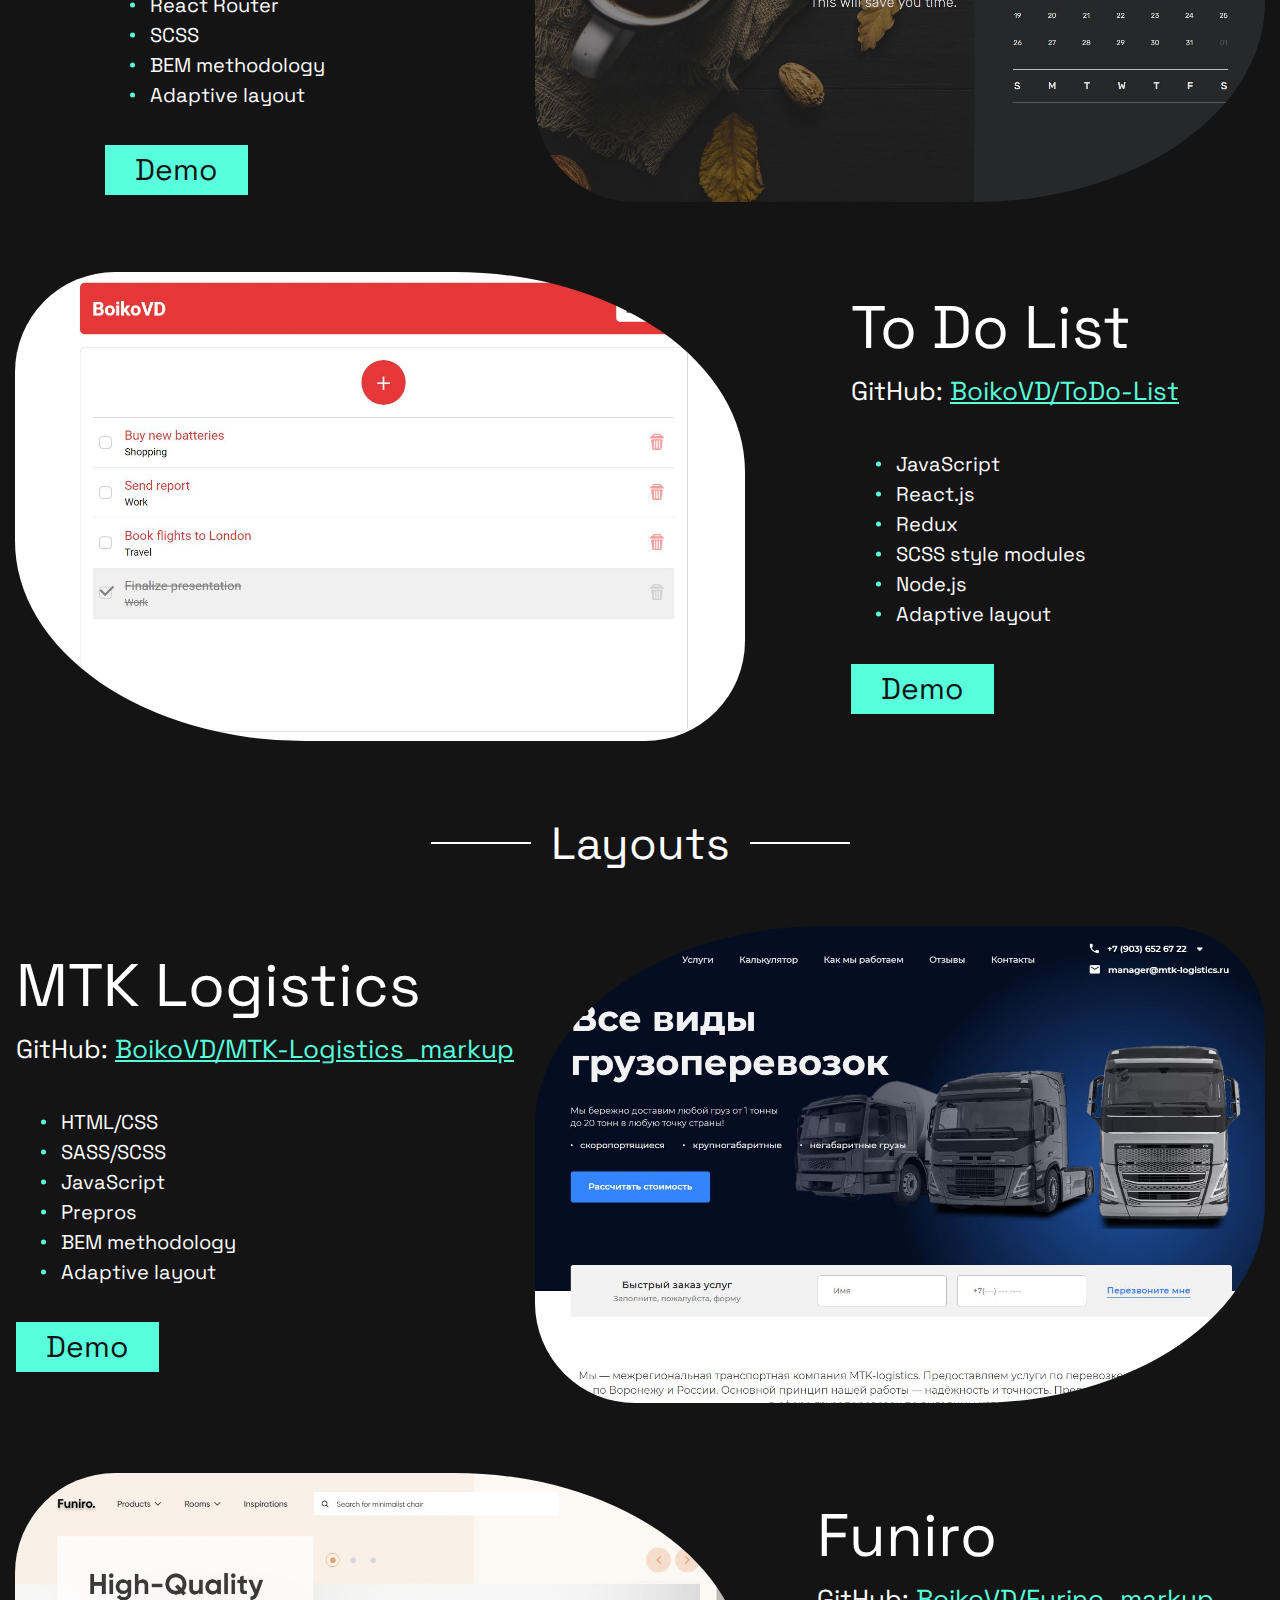
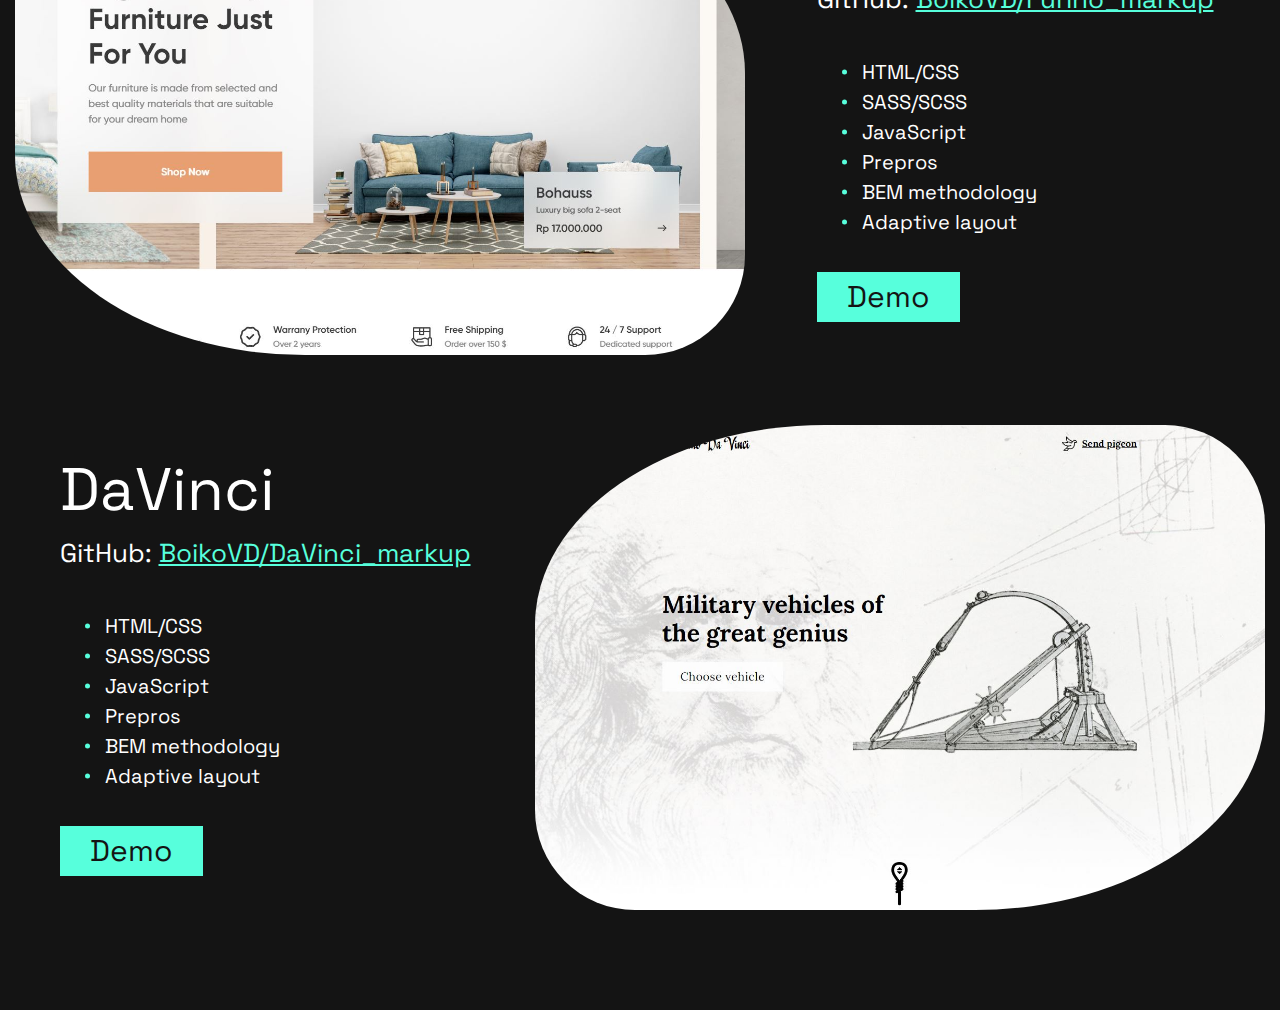
==== commit 35d413e4: "Redesign" ====
--- a/index.html
+++ b/index.html
@@ -20,7 +20,8 @@
 			
 		</div>
 	</div>
-</header>		<main class="page">
+</header><!--
+		<main class="page">
 			<div class="page__container container">
 				<div class="page__text">
 					<div class="page__title">
@@ -38,6 +39,23 @@
 						<div class="page__item item">
 							<div class="item__wrapper">
 								<div class="item__image _ibg">
+									<img src="img/items/OwlTop.JPG" alt="">
+								</div>
+								<div class="item__description">
+									<div class="item__title">
+										<b>Owl Top</b>
+									</div>
+									<a href="./OwlTop.html" class="item__details">More details</a>
+									<a href="https://boikovd-topapp.herokuapp.com/courses/graphic-design" target="_blank" class="item__link"><b>Demo</b></a>
+								</div>
+								<div class="item__hover">
+									<p><span>Technology stack:</span> JavaScript, TypeScript, React.js, Next.js, CSS style modules, Node.js, adaptive layout</p>
+								</div>
+							</div>
+						</div>
+						<div class="page__item item">
+							<div class="item__wrapper">
+								<div class="item__image _ibg">
 									<img src="img/items/SimpleChat_2.png" alt="">
 								</div>
 								<div class="item__description">
@@ -48,7 +66,7 @@
 									<a href="https://boikovd-simple-chat.herokuapp.com/" target="_blank" class="item__link"><b>Demo</b></a>
 								</div>
 								<div class="item__hover">
-									<p><span>Technology stack:</span> JavaScript, React, React Router, Redux, style modules, Node.js, socket.io, express, axios.</p>
+									<p><span>Technology stack:</span> JavaScript, React.js, React Router, Redux, SCSS style modules, Node.js, Mongo DB, adaptive layout</p>
 								</div>
 							</div>
 						</div>
@@ -65,7 +83,7 @@
 									<a href="https://boikovd-todo-list.herokuapp.com/" target="_blank" class="item__link"><b>Demo</b></a>
 								</div>
 								<div class="item__hover">
-									<p><span>Technology stack:</span> JavaScript, React, Redux, style modules, Node.js, express, axios</p>
+									<p><span>Technology stack:</span> JavaScript, React.js, Redux, SCSS style modules, Node.js, adaptive layout</p>
 								</div>
 							</div>
 						</div>
@@ -82,11 +100,10 @@
 									<a href="https://boikovd-calendar-of-meetings.herokuapp.com/" target="_blank" class="item__link"><b>Demo</b></a>
 								</div>
 								<div class="item__hover">
-									<p><span>Technology stack:</span> JavaScript, React, Redux, React Router, BEM methodology</p>
-								</div>
-							</div>
-						</div>
-<!--
+									<p><span>Technology stack:</span> JavaScript, React.js, Redux, React Router, SCSS, BEM methodology, adaptive layout</p>
+								</div>
+							</div>
+						</div>
 						<div class="page__item item">
 							<div class="item__wrapper">
 								<div class="item__image _ibg">
@@ -107,7 +124,6 @@
 								</div>
 							</div>
 						</div>
--->
 					</div>
 				</section>
 				<section class="page__section Layouts">
@@ -169,7 +185,6 @@
 								</div>
 							</div>
 						</div>
-<!--
 						<div class="page__item item">
 							<div class="item__wrapper">
 								<div class="item__image _ibg">
@@ -212,11 +227,422 @@
 								</div>
 							</div>
 						</div>
--->
 					</div>
 				</section>
 			</div>
 		</main>
+-->
+	<main class="main">
+		<div class="main__container container">
+			<div class="main__text">
+				<div class="main__title">
+					<b>Boiko Volodymyr</b>
+				</div>
+				<div class="main__subtitle">
+					My Portfolio
+				</div>
+			</div>
+			<div class="categories">
+				<div class="category">
+					<div class="category__title">
+						<span>Apps</span>
+					</div>
+					<div class="category__items">
+						<div class="item">
+							<div class="item__column">
+								<div class="item__content">
+									<div class="item__title">
+										Owl Top
+									</div>
+									<div class="item__github">
+										<div class="item__github__link">
+											GitHub: <a href="https://github.com/BoikoVD/TopApp" target="_blank" >BoikoVD/TopApp</a>
+										</div>
+									</div>
+									<ul class="item__use-el">
+										<li class="item__el">
+											JavaScript
+										</li>
+										<li class="item__el">
+											TypeScript
+										</li>
+										<li class="item__el">
+											React.js
+										</li>
+										<li class="item__el">
+											Next.js
+										</li>
+										<li class="item__el">
+											CSS style modules
+										</li>
+										<li class="item__el">
+											Node.js
+										</li>
+										<li class="item__el">
+											Adaptive layout
+										</li>
+									</ul>
+									<a href="https://boikovd-topapp.herokuapp.com/courses/graphic-design" class="item__btn" target="_blank">Demo</a>
+								</div>
+							</div>
+							<div class="item__column">
+								<div class="item__images">
+									<div class="item__image">
+										<a href="https://boikovd-topapp.herokuapp.com/courses/graphic-design" target="_blank">
+											<img src="img/items/OwlTop2.JPG" alt="">
+										</a>
+									</div>
+								</div>
+							</div>
+						</div>
+						<div class="item">
+							<div class="item__column">
+								<div class="item__content">
+									<div class="item__title">
+										Simple Chat
+									</div>
+									<div class="item__github">
+										<div class="item__github__link">
+											GitHub: <a href="https://github.com/BoikoVD/Simple-Chat" target="_blank" >BoikoVD/Simple-Chat</a>
+										</div>
+									</div>
+									<ul class="item__use-el">
+										<li class="item__el">
+											JavaScript
+										</li>
+										<li class="item__el">
+											React.js
+										</li>
+										<li class="item__el">
+											React Router
+										</li>
+										<li class="item__el">
+											Redux
+										</li>
+										<li class="item__el">
+											SCSS style modules
+										</li>
+										<li class="item__el">
+											Node.js
+										</li>
+										<li class="item__el">
+											Mongo DB
+										</li>
+										<li class="item__el">
+											Adaptive layout
+										</li>
+									</ul>
+									<p class="item__description">Test user: boiko@mail.com , qwerty</p>
+									<a href="https://boikovd-simple-chat.herokuapp.com/" class="item__btn" target="_blank">Demo</a>
+								</div>
+							</div>
+							<div class="item__column">
+								<div class="item__images">
+									<div class="item__image">
+										<a href="https://boikovd-simple-chat.herokuapp.com/" target="_blank">
+											<img src="img/items/SimpleChat2.JPG" alt="">
+										</a>
+									</div>
+								</div>
+							</div>
+						</div>
+						<div class="item">
+							<div class="item__column">
+								<div class="item__content">
+									<div class="item__title">
+										Calendar
+									</div>
+									<div class="item__github">
+										<div class="item__github__link">
+											GitHub: <a href="https://github.com/BoikoVD/Calendar" target="_blank" >BoikoVD/Calendar</a>
+										</div>
+									</div>
+									<ul class="item__use-el">
+										<li class="item__el">
+											JavaScript
+										</li>
+										<li class="item__el">
+											React.js
+										</li>
+										<li class="item__el">
+											Redux
+										</li>
+										<li class="item__el">
+											React Router
+										</li>
+										<li class="item__el">
+											SCSS
+										</li>
+										<li class="item__el">
+											BEM methodology
+										</li>
+										<li class="item__el">
+											Adaptive layout
+										</li>
+									</ul>
+									<a href="https://boikovd-calendar-of-meetings.herokuapp.com/" class="item__btn" target="_blank">Demo</a>
+								</div>
+							</div>
+							<div class="item__column">
+								<div class="item__images">
+									<div class="item__image">
+										<a href="https://boikovd-calendar-of-meetings.herokuapp.com/" target="_blank">
+											<img src="img/items/Calendar2.JPG" alt="">
+										</a>
+									</div>
+								</div>
+							</div>
+						</div>
+						<div class="item">
+							<div class="item__column">
+								<div class="item__content">
+									<div class="item__title">
+										To Do List
+									</div>
+									<div class="item__github">
+										<div class="item__github__link">
+											GitHub: <a href="https://github.com/BoikoVD/ToDo-List" target="_blank" >BoikoVD/ToDo-List</a>
+										</div>
+									</div>
+									<ul class="item__use-el">
+										<li class="item__el">
+											JavaScript
+										</li>
+										<li class="item__el">
+											React.js
+										</li>
+										<li class="item__el">
+											Redux
+										</li>
+										<li class="item__el">
+											SCSS style modules
+										</li>
+										<li class="item__el">
+											Node.js
+										</li>
+										<li class="item__el">
+											Adaptive layout
+										</li>
+									</ul>
+									<a href="https://boikovd-todo-list.herokuapp.com/" class="item__btn" target="_blank">Demo</a>
+								</div>
+							</div>
+							<div class="item__column">
+								<div class="item__images">
+									<div class="item__image">
+										<a href="https://boikovd-todo-list.herokuapp.com/" target="_blank">
+											<img src="img/items/ToDoList2.JPG" alt="">
+										</a>
+									</div>
+								</div>
+							</div>
+						</div>
+					</div>
+				</div>
+				<div class="category">
+					<div class="category__title">
+						<span>Layouts</span>
+					</div>
+					<div class="category__items">
+						<div class="item">
+							<div class="item__column">
+								<div class="item__content">
+									<div class="item__title">
+										MTK Logistics
+									</div>
+									<div class="item__github">
+										<div class="item__github__link">
+											GitHub: <a href="https://github.com/BoikoVD/MTK-Logistics_markup" target="_blank" >BoikoVD/MTK-Logistics_markup</a>
+										</div>
+									</div>
+									<div class="item__ul-column">
+										<ul class="item__use-el">
+											<li class="item__el">
+												HTML/CSS
+											</li>
+											<li class="item__el">
+												SASS/SCSS
+											</li>
+											<li class="item__el">
+												JavaScript
+											</li>
+											<li class="item__el">
+												Prepros
+											</li>
+											<li class="item__el">
+												BEM methodology
+											</li>
+											<li class="item__el">
+												Adaptive layout
+											</li>
+										</ul>
+										<ul class="item__use-el">
+											<li class="item__el">
+												JS-calculator
+											</li>
+											<li class="item__el">
+												Form validation
+											</li>
+											<li class="item__el">
+												Sliders
+											</li>
+											<li class="item__el">
+												Popups
+											</li>
+											<li class="item__el">
+												Smooth scroll
+											</li>
+											<li class="item__el">
+												Spollers
+											</li>
+										</ul>
+									</div>
+									<a href="https://boikovd.github.io/MTK-Logistics_markup/" class="item__btn" target="_blank">Demo</a>
+								</div>
+							</div>
+							<div class="item__column">
+								<div class="item__images">
+									<div class="item__image">
+										<a href="https://boikovd.github.io/MTK-Logistics_markup/" target="_blank">
+											<img src="img/items/MTK2.JPG" alt="">
+										</a>
+									</div>
+								</div>
+							</div>
+						</div>
+						<div class="item">
+							<div class="item__column">
+								<div class="item__content">
+									<div class="item__title">
+										Funiro
+									</div>
+									<div class="item__github">
+										<div class="item__github__link">
+											GitHub: <a href="https://github.com/BoikoVD/Furino_markup" target="_blank" >BoikoVD/Furino_markup</a>
+										</div>
+									</div>
+									<div class="item__ul-column">
+										<ul class="item__use-el">
+											<li class="item__el">
+												HTML/CSS
+											</li>
+											<li class="item__el">
+												SASS/SCSS
+											</li>
+											<li class="item__el">
+												JavaScript
+											</li>
+											<li class="item__el">
+												Prepros
+											</li>
+											<li class="item__el">
+												BEM methodology
+											</li>
+											<li class="item__el">
+												Adaptive layout
+											</li>
+										</ul>
+										<ul class="item__use-el">
+											<li class="item__el">
+												Form validation
+											</li>
+											<li class="item__el">
+												Cart
+											</li>
+											<li class="item__el">
+												JSON-data
+											</li>
+											<li class="item__el">
+												Sliders
+											</li>
+											<li class="item__el">
+												Popups
+											</li>
+											<li class="item__el">
+												Spollers
+											</li>
+											<li class="item__el">
+												Smart gallery
+											</li>
+										</ul>
+									</div>
+									<a href="https://boikovd.github.io/Furino_markup/" class="item__btn" target="_blank">Demo</a>
+								</div>
+							</div>
+							<div class="item__column">
+								<div class="item__images">
+									<div class="item__image">
+										<a href="https://boikovd.github.io/Furino_markup/" target="_blank">
+											<img src="img/items/Funiro2.JPG" alt="">
+										</a>
+									</div>
+								</div>
+							</div>
+						</div>
+						<div class="item">
+							<div class="item__column">
+								<div class="item__content">
+									<div class="item__title">
+										DaVinci
+									</div>
+									<div class="item__github">
+										<div class="item__github__link">
+											GitHub: <a href="https://github.com/BoikoVD/DaVinci_markup" target="_blank" >BoikoVD/DaVinci_markup</a>
+										</div>
+									</div>
+									<div class="item__ul-column">
+										<ul class="item__use-el">
+											<li class="item__el">
+												HTML/CSS
+											</li>
+											<li class="item__el">
+												SASS/SCSS
+											</li>
+											<li class="item__el">
+												JavaScript
+											</li>
+											<li class="item__el">
+												Prepros
+											</li>
+											<li class="item__el">
+												BEM methodology
+											</li>
+											<li class="item__el">
+												Adaptive layout
+											</li>
+										</ul>
+										<ul class="item__use-el">
+											<li class="item__el">
+												Form validation
+											</li>
+											<li class="item__el">
+												Popups
+											</li>
+											<li class="item__el">
+												Smooth scroll
+											</li>
+										</ul>
+									</div>
+									<a href="https://boikovd.github.io/DaVinci_markup/" class="item__btn" target="_blank">Demo</a>
+								</div>
+							</div>
+							<div class="item__column">
+								<div class="item__images">
+									<div class="item__image">
+										<a href="https://boikovd.github.io/DaVinci_markup/" target="_blank">
+											<img src="img/items/DaVinci2.JPG" alt="">
+										</a>
+									</div>
+								</div>
+							</div>
+						</div>
+					</div>
+				</div>
+			</div>
+		</div>
+	</main>
+
+
 <footer>
 	<div class='container'>
 		<div class="footer-body">
--- a/css/style.css
+++ b/css/style.css
@@ -1,3 +1,4 @@
+@import url("https://fonts.googleapis.com/css2?family=Space+Grotesk:wght@300;400;500;600;700&display=swap");
 * {
   padding: 0px;
   margin: 0px;
@@ -27,7 +28,7 @@
 
 body {
   line-height: 1;
-  font-family: "Arial";
+  font-family: "Space Grotesk", sans-serif;
   font-size: 16px;
   -ms-text-size-adjust: 100%;
   -moz-text-size-adjust: 100%;
@@ -37,7 +38,7 @@
 input,
 button,
 textarea {
-  font-family: "Arial";
+  font-family: "Space Grotesk", sans-serif;
 }
 
 input::-ms-clear {
@@ -93,25 +94,11 @@
           flex-direction: column;
 }
 .container {
-  max-width: 1240px;
+  max-width: 1400px;
+  padding: 0px 15px;
   margin: 0 auto;
   width: 100%;
-}
-@media (max-width: 1252px) {
-  .container {
-    max-width: 970px;
-  }
-}
-@media (max-width: 992.98px) {
-  .container {
-    max-width: 750px;
-  }
-}
-@media (max-width: 767.98px) {
-  .container {
-    max-width: none;
-    padding: 0 10px;
-  }
+  color: #fff;
 }
 
 .btn {
@@ -259,162 +246,497 @@
 	}
 }
 */
+/*
 .page {
-  -webkit-box-flex: 1;
-      -ms-flex: 1 1 auto;
-          flex: 1 1 auto;
-  background: #f1f2f7;
-}
-.page__text {
+	flex: 1 1 auto;
+	 	background: #f1f2f7;
+	&__container {}
+	&__text {
+		text-align: center;
+	}
+	&__title {
+		@include adaptiv-value("font-size", 50, 40, 1);
+		margin: 20px 0px;
+	}
+	&__subtitle {
+		@include adaptiv-value("font-size", 40, 26, 1);
+		@include adaptiv-value("margin-bottom", 10, 30, 1);
+	}
+	&__section {
+		padding: 30px 0px;
+	}
+	&__section-title {
+		text-align: center;
+		@include adaptiv-value("font-size", 30, 28, 1);
+		margin-bottom: 15px;
+		position: relative;
+		z-index: 1;
+		span {
+			background: #f1f2f7;
+			padding: 0px 15px;
+		}
+		&:before{
+			content: "";
+			position: absolute;
+			z-index: -1;
+			top: 50%;
+			left: 0;
+			background: #000;
+			height: 2px;
+			width: 100%;
+		}
+	}
+	&__items {
+		display: flex;
+		@include adaptiv-value("margin-left", -30, -10, 1);
+		@include adaptiv-value("margin-right", -30, -10, 1);
+		justify-content: center;
+		flex-wrap: wrap;
+	}
+	&__item {}
+}
+.item {
+	@include adaptiv-value("padding", 30, 10, 1);
+	&__wrapper {
+		display: block;
+		position: relative;
+		background: #fff;
+		@include adaptiv-value("width", 350, 300, 1);
+		text-align: center;
+		padding: 10px;
+		//border-radius: 10px;
+		//border: 1px solid #000;
+		transition: all 0.3s ease 0s;
+		@media (any-hover: hover) {
+			&:hover{
+				.item__hover {
+					visibility: visible;
+					opacity: 1;
+				}
+				.item__details {
+					color: #fff;
+				}
+				.item__link {
+					background:  #f1f2f7;
+					color: #000;
+				}
+				border-color: #000;
+				-webkit-box-shadow: 0px 0px 10px 2px rgba(0,0,0,0.95);
+				-moz-box-shadow: 0px 0px 10px 2px rgba(0,0,0,0.95);
+				box-shadow: 0px 0px 10px 2px rgba(0,0,0,0.95);
+			}
+		}
+	}
+	&__hover {
+		height: 100%;
+		width: 100%;
+		position: absolute;
+		z-index: 1;
+		top: 0;
+		left: 0;
+		//border-radius: 10px;
+		background: rgba(0,0,0,0.6);
+		visibility: hidden;
+		opacity: 0;
+		transition: all 0.3s ease 0s;
+		padding: 25px 25px;
+		font-weight: 700;
+		color: #fff;
+		line-height: 160%;
+		p {
+			margin-bottom: 10px
+		}
+		span {
+			font-weight: 700;
+			text-decoration: underline;
+		}
+	}
+	&__image {
+		//border-radius: 10px;
+		padding-top: 150px;
+		width: 100%;
+		img {
+			//border-radius: 10px;
+		}
+	}
+	&__description {
+		border-top: 1px solid #000;
+		color: #000;
+		margin: 20px 0px 0px 0px;
+		display: flex;
+		flex-direction: column;
+		align-items: center;
+	}
+	&__title {
+		margin-top: 10px;
+		margin-bottom: 20px;
+		@include adaptiv-value("font-size", 30, 20, 1);
+	}
+	&__type-text {
+		margin: 10px 0px 20px 0px;
+		@include adaptiv-value("font-size", 20, 16, 1);
+	}
+	&__details {
+		margin: 0px 0px 10px 0px;
+		transition: all 0.3s ease 0s;
+		text-decoration: underline;
+		color: #000;
+		position: relative;
+		z-index: 2;
+		transition: all 0.3s ease 0s;
+		@media (any-hover: hover) {
+			&:hover{
+				text-decoration: none;
+			}
+		}
+	}
+	&__link {
+		color: #fff;
+		//border: 1px solid #fff;
+		margin: 0px 0px 10px 0px;
+		padding: 10px 40px;
+		//border-radius: 10px;
+		position: relative;
+		z-index: 2;
+		background: #3b3d49;
+		transition: all 0.3s ease 0s;
+		@media (any-hover: hover) {
+			&:hover{
+			transform: scale(1.05);
+			}
+		}
+	}
+}
+//========================================================================================================
+.navigation {
+	display: flex;
+	justify-content: space-between;
+	padding-bottom: 20px;
+	align-items: center;
+	@include adaptiv-value("margin-left", -15, -5, 1);
+	@include adaptiv-value("margin-right", -15, -5, 1);
+	&__item {
+		@include adaptiv-value("padding-left", 15, 5, 1);
+		@include adaptiv-value("padding-right", 15, 5, 1);
+		flex: 0 0 33.333%;
+		display: flex;
+		justify-content: center;
+	}
+	&__btn {
+		display: inline-flex;
+		align-items: center;
+		justify-content: center;
+		min-height: 40px;
+		border: 1px solid #3b3d49;
+		background: #f1f2f7;
+		color: #3b3d49;
+		//border-radius: 10px;
+		padding: 10px 15px;
+		position: relative;
+		transition: all 0.3s ease 0s;
+		&:before{
+			content: "";
+			transition: all 0.3s ease 0s;
+			position: absolute;
+			width: 0;
+			height: 0;
+			border-top: 7px solid transparent;
+			border-bottom: 7px solid transparent;
+		}
+		span {
+			white-space: pre;
+		}
+		@media (max-width: 600px){
+			span {
+				display: none;
+			}
+		}
+		@media (any-hover: hover) {
+			&:hover{
+				background: #3b3d49;
+				color: #f1f2f7;
+				//transform: scale(1.01);
+			}
+		}
+	}
+	&__prev {
+		padding: 10px 15px 10px 40px;
+		&:before{
+			border-right: 10px solid #3b3d49;
+			top: 50%;
+			left: 15px;
+			transform: translate(0px, -50%);
+		}
+		@media (any-hover: hover) {
+			&:hover{
+				&:before{
+					border-right: 10px solid #f1f2f7;
+				}
+			}
+		}
+	}
+	&__back-to-portfolio {}
+	&__next {
+		padding: 10px 40px 10px 15px;
+		&:before{
+			border-left: 10px solid #3b3d49;
+			top: 50%;
+			right: 15px;
+			transform: translate(0px, -50%);
+		}
+		@media (any-hover: hover) {
+			&:hover{
+				&:before{
+					border-left: 10px solid #f1f2f7;
+				}
+			}
+		}
+	}
+}
+//========================================================================================================
+.project-page {
+	min-height: 100vh;
+	@include adaptiv-value("padding-top", 30, 10, 1);
+	@include adaptiv-value("padding-bottom", 30, 10, 1);
+	background: #f1f2f7;
+	&__container {}
+	&__nav {}
+	&__image {
+		display: block;
+		border: 1px solid #000;
+		border-radius: 10px;
+		img {
+			width: 100%;
+			border-radius: 10px;
+		}
+	}
+	&__body {}
+}
+.project-page-body {
+	margin: 20px 0px 0px 0px;
+	@include adaptiv-value("padding-left", 40, 15, 1);
+	@include adaptiv-value("padding-right", 40, 15, 1);
+	&__text {
+		font-size: 20px;
+		line-height: 26px;
+		margin-bottom: 15px;
+		p {
+			margin-bottom: 10px;
+			a {
+				color: blue;
+				text-decoration: underline;
+				@media (any-hover: hover) {
+					&:hover{
+						text-decoration: none;
+					}
+				}
+			}
+
+			&:last-child{
+				margin-bottom: 0px;
+			}
+		}
+	}
+	&__link-items {
+		border-top: 1px solid #000;
+		border-bottom: 1px solid #000;
+	}
+	&__link-item {
+		margin: 10px 0px 10px 0px;
+		font-size: 18px;
+		a {
+			color: blue;
+			text-decoration: underline;
+			@media (any-hover: hover) {
+				&:hover{
+					text-decoration: none;
+				}
+			}
+		}
+	}
+	&__use-el-title {
+		font-size: 18px;
+		margin-bottom: 5px;
+		margin-top: 20px;
+	}
+	&__use-el {
+		padding: 0px 0px 0px 5px;
+		margin-bottom: 10px
+	}
+	&__el {
+		padding: 5px 0px 5px 15px;
+		position: relative;
+		&:before{
+			content: "";
+			position: absolute;
+			width: 5px;
+			height: 5px;
+			border-radius: 50%;
+			background: #000;
+			top: 50%;
+			left: 0;
+			transform: translate(0px, -50%);
+		}
+	}
+	.warning {
+		color: #be0000;
+		font-size: 18px;
+		span {
+			font-weight: 700;
+		}
+	}
+	&__link {
+		display: inline-block;
+		color: #3b3d49;
+		border: 1px solid #3b3d49;
+		margin: 15px 0px 10px 0px;
+		padding: 10px 20px;
+		font-size: 24px;
+		//border-radius: 10px;
+		position: relative;
+		z-index: 2;
+		background: #f1f2f7;
+		transition: all 0.3s ease 0s;
+		@media (any-hover: hover) {
+			&:hover{
+			color: #f1f2f7;
+			background: #3b3d49;
+			//transform: scale(1.02);
+			}
+		}
+	}
+}
+*/
+.main {
+  background: #141414;
+  padding: 20px 0;
+}
+.main__text {
+  color: #fff;
   text-align: center;
 }
-.page__title {
-  font-size: 50px;
-  margin: 20px 0px;
-}
-@media (max-width: 1240px) {
-  .page__title {
-    font-size: calc(40px + 10 * ((100vw - 320px) / 920));
-  }
-}
-.page__subtitle {
+.main__title {
+  font-size: 46px;
+  margin-bottom: 15px;
+}
+@media (max-width: 479.98px) {
+  .main__title {
+    font-size: 40px;
+  }
+}
+.main__subtitle {
+  color: #57ffdc;
   font-size: 40px;
-  margin-bottom: 10px;
-}
-@media (max-width: 1240px) {
-  .page__subtitle {
-    font-size: calc(26px + 14 * ((100vw - 320px) / 920));
-  }
-}
-@media (max-width: 1240px) {
-  .page__subtitle {
-    margin-bottom: calc(30px + -20 * ((100vw - 320px) / 920));
-  }
-}
-.page__section {
-  padding: 30px 0px;
-}
-.page__section-title {
+}
+@media (max-width: 479.98px) {
+  .main__subtitle {
+    font-size: 30px;
+  }
+}
+
+.categories {
+  margin: 40px 0px 0px 0px;
+}
+
+.category {
+  margin-bottom: 60px;
+}
+.category__title {
+  font-size: 45px;
   text-align: center;
-  font-size: 30px;
-  margin-bottom: 15px;
+  margin-bottom: 40px;
+}
+@media (max-width: 479.98px) {
+  .category__title {
+    font-size: 30px;
+  }
+}
+.category__title span {
   position: relative;
-  z-index: 1;
-}
-@media (max-width: 1240px) {
-  .page__section-title {
-    font-size: calc(28px + 2 * ((100vw - 320px) / 920));
-  }
-}
-.page__section-title span {
-  background: #f1f2f7;
-  padding: 0px 15px;
-}
-.page__section-title:before {
+}
+.category__title span:before {
   content: "";
+  width: 100px;
+  height: 2px;
+  background: #fff;
   position: absolute;
-  z-index: -1;
   top: 50%;
-  left: 0;
-  background: #000;
+  left: -100px;
+  -webkit-transform: translate(-20%, -50%);
+          transform: translate(-20%, -50%);
+}
+@media (max-width: 479.98px) {
+  .category__title span:before {
+    height: 1px;
+    width: 60px;
+    left: -60px;
+  }
+}
+.category__title span:after {
+  content: "";
+  width: 100px;
   height: 2px;
-  width: 100%;
-}
-.page__items {
+  background: #fff;
+  position: absolute;
+  top: 50%;
+  right: -100px;
+  -webkit-transform: translate(20%, -50%);
+          transform: translate(20%, -50%);
+}
+@media (max-width: 479.98px) {
+  .category__title span:after {
+    height: 1px;
+    width: 60px;
+    right: -60px;
+  }
+}
+.item {
   display: -webkit-box;
   display: -ms-flexbox;
   display: flex;
-  margin-left: -30px;
-  margin-right: -30px;
-  -webkit-box-pack: center;
-      -ms-flex-pack: center;
-          justify-content: center;
-  -ms-flex-wrap: wrap;
-      flex-wrap: wrap;
-}
-@media (max-width: 1240px) {
-  .page__items {
-    margin-left: calc(-10px + -20 * ((100vw - 320px) / 920));
-  }
-}
-@media (max-width: 1240px) {
-  .page__items {
-    margin-right: calc(-10px + -20 * ((100vw - 320px) / 920));
-  }
-}
-.item {
-  padding: 30px;
-}
-@media (max-width: 1240px) {
+  margin-bottom: 30px;
+  -webkit-box-align: center;
+      -ms-flex-align: center;
+          align-items: center;
+}
+@media (max-width: 700px) {
   .item {
-    padding: calc(10px + 20 * ((100vw - 320px) / 920));
-  }
-}
-.item__wrapper {
-  display: block;
-  position: relative;
-  background: #fff;
-  width: 350px;
-  text-align: center;
-  padding: 10px;
-  -webkit-transition: all 0.3s ease 0s;
-  transition: all 0.3s ease 0s;
-}
-@media (max-width: 1240px) {
-  .item__wrapper {
-    width: calc(300px + 50 * ((100vw - 320px) / 920));
-  }
-}
-@media (any-hover: hover) {
-  .item__wrapper:hover {
-    border-color: #000;
-    -webkit-box-shadow: 0px 0px 10px 2px rgba(0, 0, 0, 0.95);
-    box-shadow: 0px 0px 10px 2px rgba(0, 0, 0, 0.95);
-  }
-  .item__wrapper:hover .item__hover {
-    visibility: visible;
-    opacity: 1;
-  }
-  .item__wrapper:hover .item__details {
-    color: #fff;
-  }
-  .item__wrapper:hover .item__link {
-    background: #f1f2f7;
-    color: #000;
-  }
-}
-.item__hover {
-  height: 100%;
-  width: 100%;
-  position: absolute;
-  z-index: 1;
-  top: 0;
-  left: 0;
-  background: rgba(0, 0, 0, 0.6);
-  visibility: hidden;
-  opacity: 0;
-  -webkit-transition: all 0.3s ease 0s;
-  transition: all 0.3s ease 0s;
-  padding: 25px 25px;
-  font-weight: 700;
-  color: #fff;
-  line-height: 160%;
-}
-.item__hover p {
-  margin-bottom: 10px;
-}
-.item__hover span {
-  font-weight: 700;
-  text-decoration: underline;
-}
-.item__image {
-  padding-top: 150px;
-  width: 100%;
-}
-.item__description {
-  border-top: 1px solid #000;
-  color: #000;
-  margin: 20px 0px 0px 0px;
+    -webkit-box-orient: vertical;
+    -webkit-box-direction: normal;
+        -ms-flex-direction: column;
+            flex-direction: column;
+    -webkit-box-align: start;
+        -ms-flex-align: start;
+            align-items: flex-start;
+  }
+}
+.item:nth-child(2n) .item__column:first-child {
+  -webkit-box-ordinal-group: 3;
+      -ms-flex-order: 2;
+          order: 2;
+}
+.item:nth-child(2n) .item__column:last-child {
+  -webkit-box-ordinal-group: 2;
+      -ms-flex-order: 1;
+          order: 1;
+}
+.item:nth-child(2n) .item__images {
+  padding: 20px 20px 20px 0px;
+}
+.item:nth-child(2n) .item__image {
+  border-radius: 100px 290px 100px 290px/100px 200px 100px 200px;
+}
+@media (max-width: 870px) {
+  .item:nth-child(2n) .item__image {
+    border-radius: 50px 150px 50px 150px/50px 100px 50px 100px;
+  }
+}
+@media (max-width: 700px) {
+  .item:nth-child(2n) .item__image {
+    border-radius: 50px;
+  }
+}
+.item__column {
   display: -webkit-box;
   display: -ms-flexbox;
   display: flex;
@@ -426,278 +748,185 @@
       -ms-flex-align: center;
           align-items: center;
 }
-.item__title {
-  margin: 10px 0px 20px 0px;
-  font-size: 30px;
-}
-@media (max-width: 1240px) {
-  .item__title {
-    font-size: calc(20px + 10 * ((100vw - 320px) / 920));
-  }
-}
-.item__type-text {
-  margin: 10px 0px 20px 0px;
-  font-size: 20px;
-}
-@media (max-width: 1240px) {
-  .item__type-text {
-    font-size: calc(16px + 4 * ((100vw - 320px) / 920));
-  }
-}
-.item__details {
-  margin: 0px 0px 10px 0px;
-  -webkit-transition: all 0.3s ease 0s;
-  transition: all 0.3s ease 0s;
-  text-decoration: underline;
-  color: #000;
-  position: relative;
-  z-index: 2;
-  transition: all 0.3s ease 0s;
-}
-@media (any-hover: hover) {
-  .item__details:hover {
-    text-decoration: none;
-  }
-}
-.item__link {
-  color: #fff;
-  margin: 0px 0px 10px 0px;
-  padding: 10px 40px;
-  position: relative;
-  z-index: 2;
-  background: #3b3d49;
-  -webkit-transition: all 0.3s ease 0s;
-  transition: all 0.3s ease 0s;
-}
-@media (any-hover: hover) {
-  .item__link:hover {
-    -webkit-transform: scale(1.05);
-            transform: scale(1.05);
-  }
-}
-
-.navigation {
+@media (max-width: 700px) {
+  .item__column {
+    -webkit-box-align: start;
+        -ms-flex-align: start;
+            align-items: flex-start;
+  }
+  .item__column:first-child {
+    -webkit-box-ordinal-group: 3;
+        -ms-flex-order: 2;
+            order: 2;
+  }
+  .item__column:last-child {
+    -webkit-box-ordinal-group: 2;
+        -ms-flex-order: 1;
+            order: 1;
+  }
+}
+.item__column:first-child {
+  -webkit-box-flex: 1;
+      -ms-flex: 1 1 40%;
+          flex: 1 1 40%;
+}
+@media (max-width: 700px) {
+  .item__column:first-child {
+    -webkit-box-flex: 1;
+        -ms-flex: 1 1 100%;
+            flex: 1 1 100%;
+  }
+}
+.item__column:last-child {
+  -webkit-box-flex: 1;
+      -ms-flex: 1 1 60%;
+          flex: 1 1 60%;
+}
+@media (max-width: 700px) {
+  .item__column:last-child {
+    -webkit-box-flex: 1;
+        -ms-flex: 1 1 100%;
+            flex: 1 1 100%;
+  }
+}
+.item__content {
   display: -webkit-box;
   display: -ms-flexbox;
   display: flex;
-  -webkit-box-pack: justify;
-      -ms-flex-pack: justify;
-          justify-content: space-between;
-  padding-bottom: 20px;
-  -webkit-box-align: center;
-      -ms-flex-align: center;
-          align-items: center;
-  margin-left: -15px;
-  margin-right: -15px;
-}
-@media (max-width: 1240px) {
-  .navigation {
-    margin-left: calc(-5px + -10 * ((100vw - 320px) / 920));
-  }
-}
-@media (max-width: 1240px) {
-  .navigation {
-    margin-right: calc(-5px + -10 * ((100vw - 320px) / 920));
-  }
-}
-.navigation__item {
-  padding-left: 15px;
-  padding-right: 15px;
-  -webkit-box-flex: 0;
-      -ms-flex: 0 0 33.333%;
-          flex: 0 0 33.333%;
+  -webkit-box-orient: vertical;
+  -webkit-box-direction: normal;
+      -ms-flex-direction: column;
+          flex-direction: column;
+  -webkit-box-align: start;
+      -ms-flex-align: start;
+          align-items: flex-start;
+}
+@media (max-width: 700px) {
+  .item__content {
+    padding: 0px 0px 0px 30px;
+  }
+}
+.item__title {
+  font-size: 60px;
+  margin-bottom: 20px;
+}
+@media (max-width: 992.98px) {
+  .item__title {
+    font-size: 40px;
+  }
+}
+.item__github {
+  margin-bottom: 20px;
+}
+@media (max-width: 700px) {
+  .item__github {
+    margin-bottom: 10px;
+  }
+}
+.item__github__link {
+  font-size: 26px;
+}
+@media (max-width: 992.98px) {
+  .item__github__link {
+    font-size: 20px;
+  }
+}
+.item__github__link a {
+  color: #57ffdc;
+  text-decoration: underline;
+}
+@media (any-hover: hover) {
+  .item__github__link a:hover {
+    text-decoration: none;
+  }
+}
+.item__ul-column {
   display: -webkit-box;
   display: -ms-flexbox;
   display: flex;
-  -webkit-box-pack: center;
-      -ms-flex-pack: center;
-          justify-content: center;
-}
-@media (max-width: 1240px) {
-  .navigation__item {
-    padding-left: calc(5px + 10 * ((100vw - 320px) / 920));
-  }
-}
-@media (max-width: 1240px) {
-  .navigation__item {
-    padding-right: calc(5px + 10 * ((100vw - 320px) / 920));
-  }
-}
-.navigation__btn {
-  display: -webkit-inline-box;
-  display: -ms-inline-flexbox;
-  display: inline-flex;
-  -webkit-box-align: center;
-      -ms-flex-align: center;
-          align-items: center;
-  -webkit-box-pack: center;
-      -ms-flex-pack: center;
-          justify-content: center;
-  min-height: 40px;
-  border: 1px solid #3b3d49;
-  background: #f1f2f7;
-  color: #3b3d49;
-  padding: 10px 15px;
+}
+@media (max-width: 870px) {
+  .item__ul-column {
+    -webkit-box-orient: vertical;
+    -webkit-box-direction: normal;
+        -ms-flex-direction: column;
+            flex-direction: column;
+  }
+}
+.item__use-el {
+  margin-top: 30px;
+  margin-bottom: 30px;
+  padding: 0px 0px 0px 20px;
+}
+@media (max-width: 700px) {
+  .item__use-el {
+    margin-top: 5px;
+    margin-bottom: 15px;
+  }
+}
+.item__use-el:last-child {
+  display: none;
+}
+.item__el {
+  margin-bottom: 10px;
+  padding: 0px 0px 0px 25px;
+  font-size: 20px;
   position: relative;
-  -webkit-transition: all 0.3s ease 0s;
-  transition: all 0.3s ease 0s;
-}
-.navigation__btn:before {
+}
+@media (max-width: 992.98px) {
+  .item__el {
+    font-size: 18px;
+  }
+}
+.item__el:before {
   content: "";
-  -webkit-transition: all 0.3s ease 0s;
-  transition: all 0.3s ease 0s;
-  position: absolute;
-  width: 0;
-  height: 0;
-  border-top: 7px solid transparent;
-  border-bottom: 7px solid transparent;
-}
-.navigation__btn span {
-  white-space: pre;
-}
-@media (max-width: 600px) {
-  .navigation__btn span {
-    display: none;
-  }
-}
-@media (any-hover: hover) {
-  .navigation__btn:hover {
-    background: #3b3d49;
-    color: #f1f2f7;
-  }
-}
-.navigation__prev {
-  padding: 10px 15px 10px 40px;
-}
-.navigation__prev:before {
-  border-right: 10px solid #3b3d49;
-  top: 50%;
-  left: 15px;
-  -webkit-transform: translate(0px, -50%);
-          transform: translate(0px, -50%);
-}
-@media (any-hover: hover) {
-  .navigation__prev:hover:before {
-    border-right: 10px solid #f1f2f7;
-  }
-}
-.navigation__next {
-  padding: 10px 40px 10px 15px;
-}
-.navigation__next:before {
-  border-left: 10px solid #3b3d49;
-  top: 50%;
-  right: 15px;
-  -webkit-transform: translate(0px, -50%);
-          transform: translate(0px, -50%);
-}
-@media (any-hover: hover) {
-  .navigation__next:hover:before {
-    border-left: 10px solid #f1f2f7;
-  }
-}
-
-.project-page {
-  min-height: 100vh;
-  padding-top: 30px;
-  padding-bottom: 30px;
-  background: #f1f2f7;
-}
-@media (max-width: 1240px) {
-  .project-page {
-    padding-top: calc(10px + 20 * ((100vw - 320px) / 920));
-  }
-}
-@media (max-width: 1240px) {
-  .project-page {
-    padding-bottom: calc(10px + 20 * ((100vw - 320px) / 920));
-  }
-}
-.project-page__image {
-  display: block;
-  border: 1px solid #000;
-  border-radius: 10px;
-}
-.project-page__image img {
-  width: 100%;
-  border-radius: 10px;
-}
-.project-page-body {
-  margin: 20px 0px 0px 0px;
-  padding-left: 40px;
-  padding-right: 40px;
-}
-@media (max-width: 1240px) {
-  .project-page-body {
-    padding-left: calc(15px + 25 * ((100vw - 320px) / 920));
-  }
-}
-@media (max-width: 1240px) {
-  .project-page-body {
-    padding-right: calc(15px + 25 * ((100vw - 320px) / 920));
-  }
-}
-.project-page-body__text {
-  font-size: 20px;
-  margin-bottom: 15px;
-}
-.project-page-body__link-items {
-  border-top: 1px solid #000;
-  border-bottom: 1px solid #000;
-}
-.project-page-body__link-item {
-  margin: 10px 0px 10px 0px;
-  font-size: 18px;
-}
-.project-page-body__link-item a {
-  color: blue;
-  text-decoration: underline;
-}
-@media (any-hover: hover) {
-  .project-page-body__link-item a:hover {
-    text-decoration: none;
-  }
-}
-.project-page-body__use-el-title {
-  font-size: 18px;
-  margin-bottom: 5px;
-  margin-top: 20px;
-}
-.project-page-body__use-el {
-  padding: 0px 0px 0px 5px;
-}
-.project-page-body__el {
-  padding: 5px 0px 5px 15px;
-  position: relative;
-}
-.project-page-body__el:before {
-  content: "";
-  position: absolute;
   width: 5px;
   height: 5px;
   border-radius: 50%;
-  background: #000;
+  background: #57ffdc;
+  position: absolute;
   top: 50%;
   left: 0;
-  -webkit-transform: translate(0px, -50%);
-          transform: translate(0px, -50%);
-}
-.project-page-body__link {
+  -webkit-transform: translate(100%, -50%);
+          transform: translate(100%, -50%);
+}
+.item__description {
+  margin-bottom: 20px;
+}
+.item__btn {
   display: inline-block;
-  color: #3b3d49;
-  border: 1px solid #3b3d49;
-  margin: 15px 0px 10px 0px;
-  padding: 10px 20px;
-  font-size: 24px;
-  position: relative;
-  z-index: 2;
-  background: #f1f2f7;
+  color: #141414;
+  background: #57ffdc;
+  font-size: 30px;
+  padding: 10px 30px;
   -webkit-transition: all 0.3s ease 0s;
   transition: all 0.3s ease 0s;
 }
 @media (any-hover: hover) {
-  .project-page-body__link:hover {
-    color: #f1f2f7;
-    background: #3b3d49;
-  }
+  .item__btn:hover {
+    -webkit-transform: scale(1.1);
+            transform: scale(1.1);
+  }
+}
+.item__images {
+  padding: 20px 0px 20px 20px;
+}
+.item__image {
+  width: 100%;
+  height: 100%;
+  overflow: hidden;
+  border-radius: 290px 100px 290px 100px/200px 100px 200px 100px;
+}
+@media (max-width: 870px) {
+  .item__image {
+    border-radius: 150px 50px 150px 50px/100px 50px 100px 50px;
+  }
+}
+@media (max-width: 700px) {
+  .item__image {
+    border-radius: 50px;
+  }
+}
+.item__image img {
+  width: 100%;
 }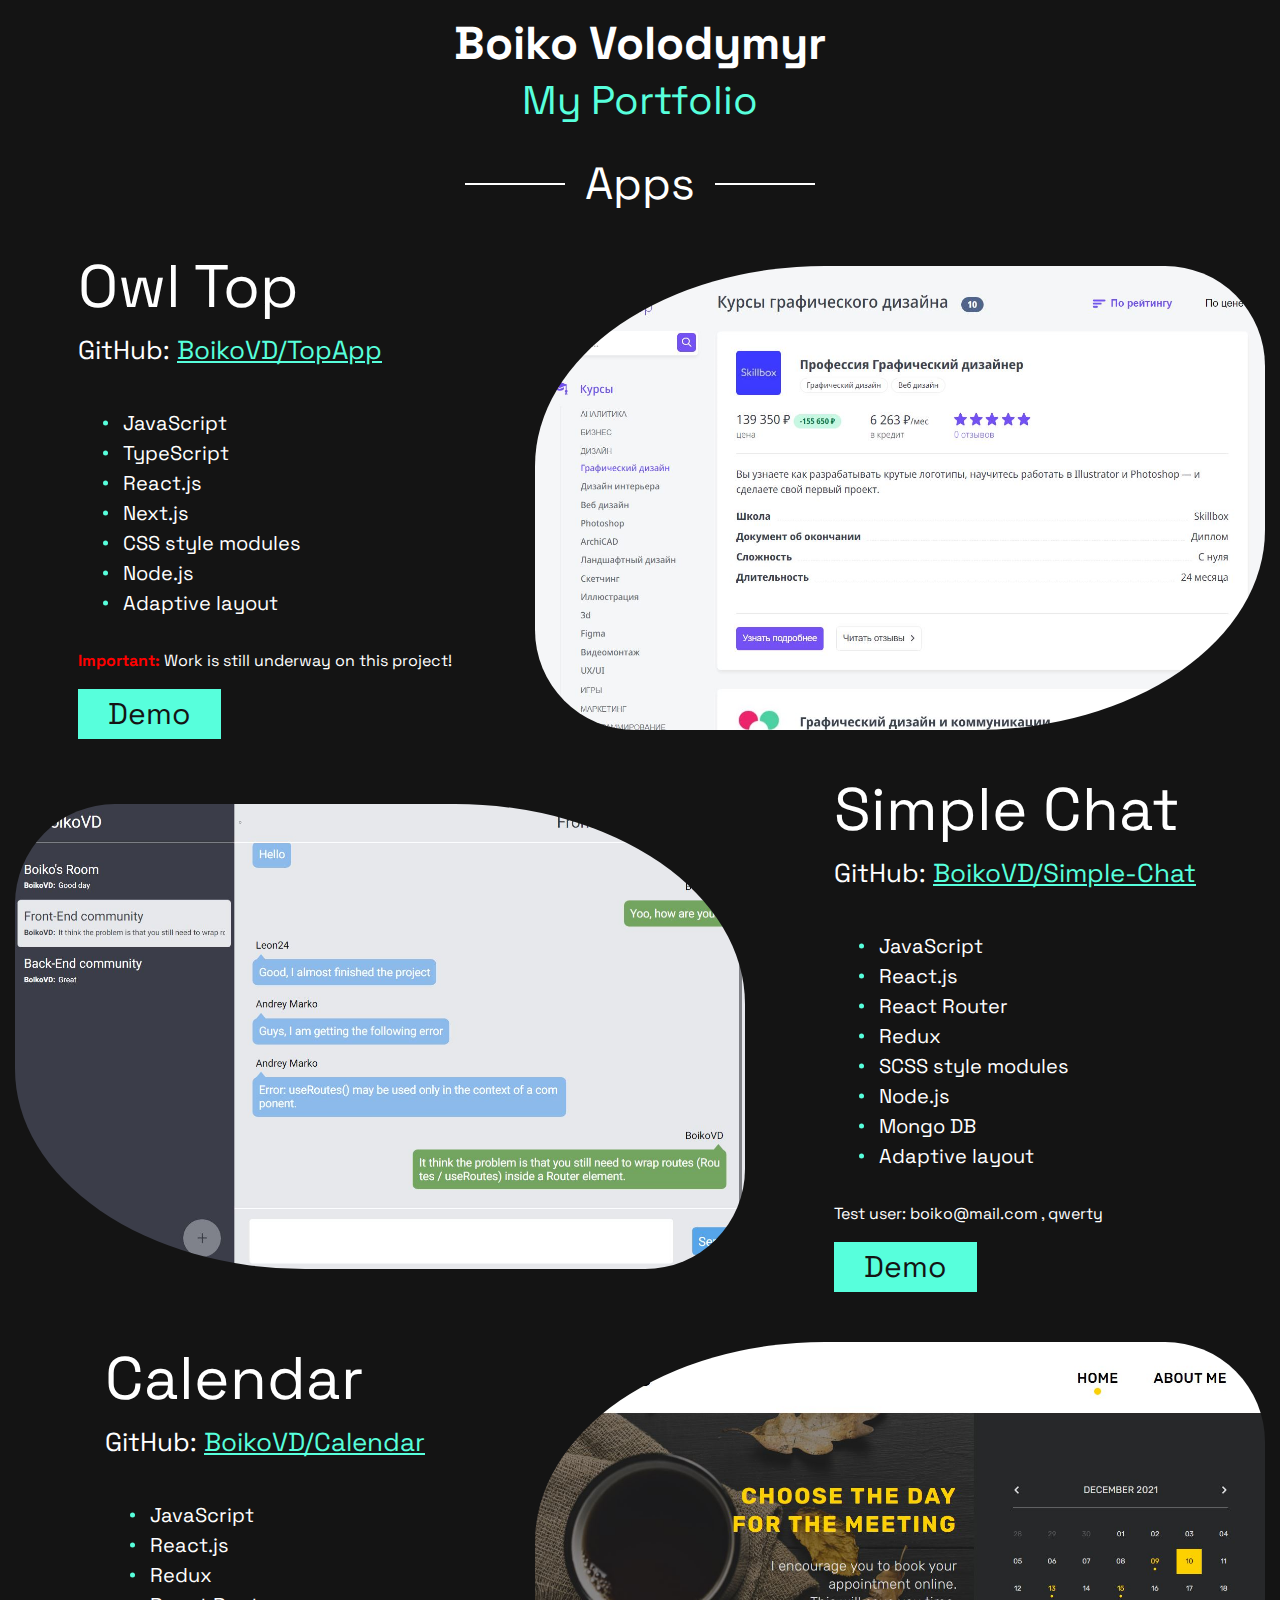
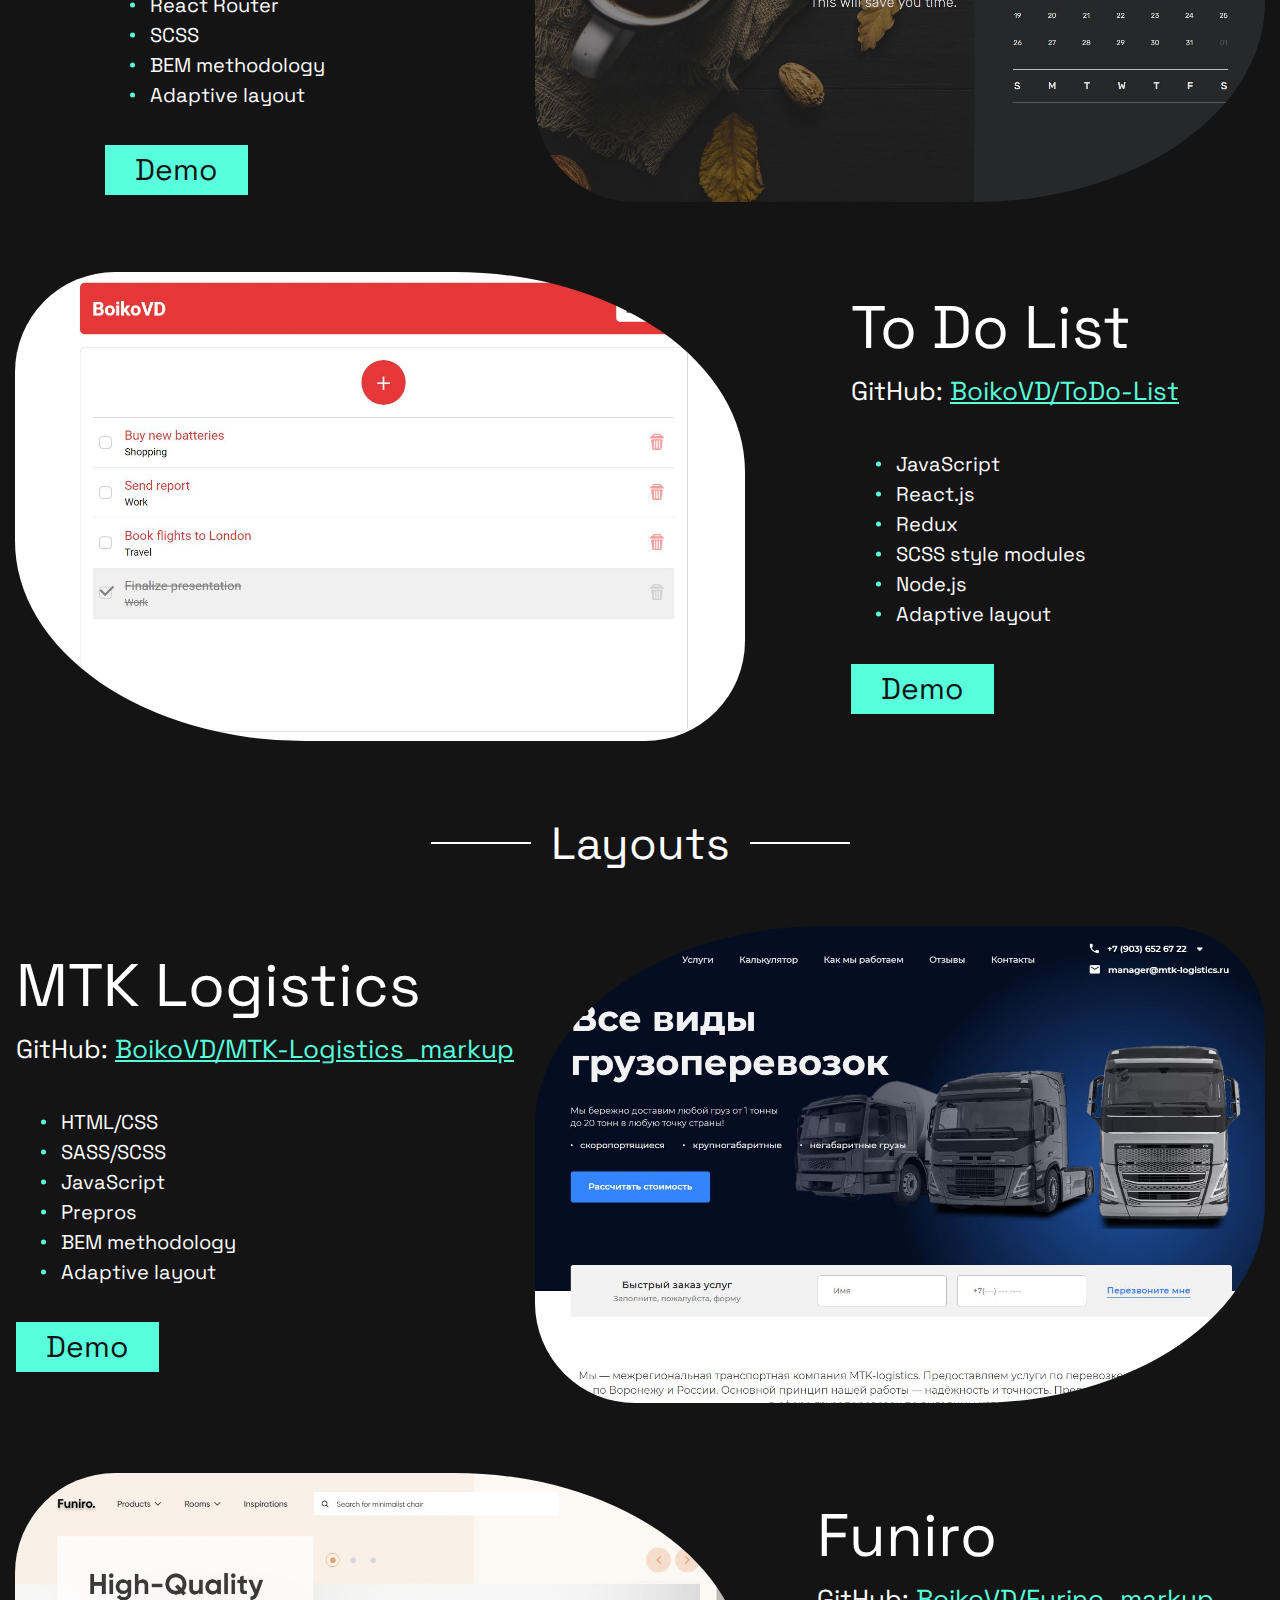
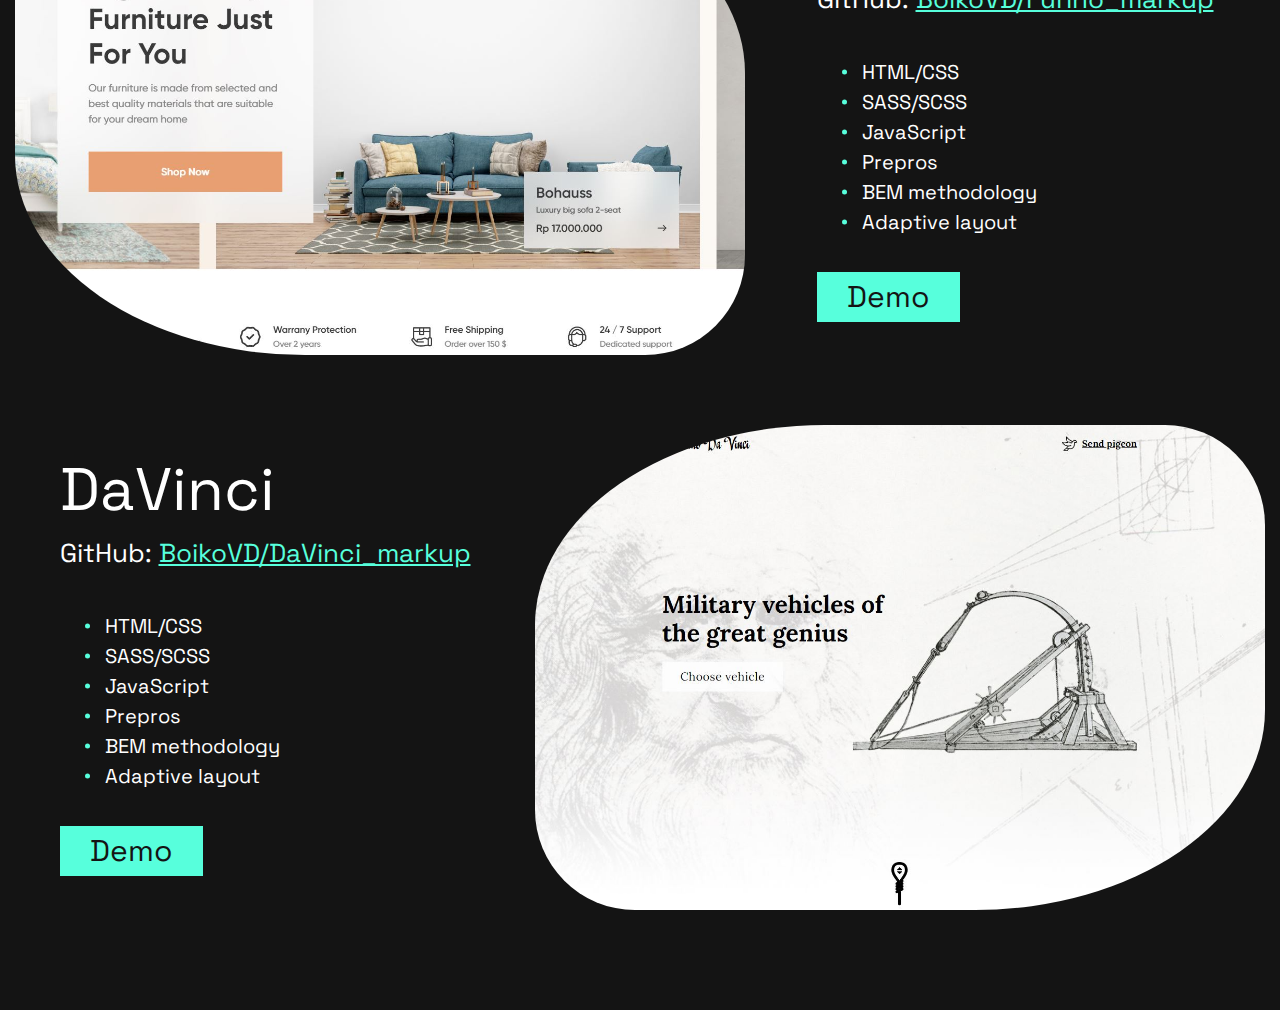
==== commit e9e2d752: "Changed styles" ====
--- a/index.html
+++ b/index.html
@@ -20,219 +20,7 @@
 			
 		</div>
 	</div>
-</header><!--
-		<main class="page">
-			<div class="page__container container">
-				<div class="page__text">
-					<div class="page__title">
-						<b>Boiko Volodymyr</b>
-					</div>
-					<div class="page__subtitle">
-						My Portfolio
-					</div>
-				</div>
-				<section class="page__section apps">
-					<div class="page__section-title">
-						<span>Apps</span>
-					</div>
-					<div class="page__items">
-						<div class="page__item item">
-							<div class="item__wrapper">
-								<div class="item__image _ibg">
-									<img src="img/items/OwlTop.JPG" alt="">
-								</div>
-								<div class="item__description">
-									<div class="item__title">
-										<b>Owl Top</b>
-									</div>
-									<a href="./OwlTop.html" class="item__details">More details</a>
-									<a href="https://boikovd-topapp.herokuapp.com/courses/graphic-design" target="_blank" class="item__link"><b>Demo</b></a>
-								</div>
-								<div class="item__hover">
-									<p><span>Technology stack:</span> JavaScript, TypeScript, React.js, Next.js, CSS style modules, Node.js, adaptive layout</p>
-								</div>
-							</div>
-						</div>
-						<div class="page__item item">
-							<div class="item__wrapper">
-								<div class="item__image _ibg">
-									<img src="img/items/SimpleChat_2.png" alt="">
-								</div>
-								<div class="item__description">
-									<div class="item__title">
-										<b>Online Chat</b>
-									</div>
-									<a href="./SimpleChat.html" class="item__details">More details</a>
-									<a href="https://boikovd-simple-chat.herokuapp.com/" target="_blank" class="item__link"><b>Demo</b></a>
-								</div>
-								<div class="item__hover">
-									<p><span>Technology stack:</span> JavaScript, React.js, React Router, Redux, SCSS style modules, Node.js, Mongo DB, adaptive layout</p>
-								</div>
-							</div>
-						</div>
-						<div class="page__item item">
-							<div class="item__wrapper">
-								<div class="item__image _ibg">
-									<img src="img/items/ToDoList.JPG" alt="">
-								</div>
-								<div class="item__description">
-									<div class="item__title">
-										<b>To Do List</b>
-									</div>
-									<a href="./ToDoList.html" class="item__details">More details</a>
-									<a href="https://boikovd-todo-list.herokuapp.com/" target="_blank" class="item__link"><b>Demo</b></a>
-								</div>
-								<div class="item__hover">
-									<p><span>Technology stack:</span> JavaScript, React.js, Redux, SCSS style modules, Node.js, adaptive layout</p>
-								</div>
-							</div>
-						</div>
-						<div class="page__item item">
-							<div class="item__wrapper">
-								<div class="item__image _ibg">
-									<img src="img/items/Calendar.JPG" alt="">
-								</div>
-								<div class="item__description">
-									<div class="item__title">
-										<b>Calendar of meetings</b>
-									</div>
-									<a href="./CalendarOfMeetings.html" class="item__details">More details</a>
-									<a href="https://boikovd-calendar-of-meetings.herokuapp.com/" target="_blank" class="item__link"><b>Demo</b></a>
-								</div>
-								<div class="item__hover">
-									<p><span>Technology stack:</span> JavaScript, React.js, Redux, React Router, SCSS, BEM methodology, adaptive layout</p>
-								</div>
-							</div>
-						</div>
-						<div class="page__item item">
-							<div class="item__wrapper">
-								<div class="item__image _ibg">
-									<img src="img/items/crypto-bot_logo.jpg" alt="">
-								</div>
-								<div class="item__description">
-									<div class="item__title">
-										<b>CryptoPursuerBot</b>
-									</div>
-									<div class="item__type-text">
-										Type: Telegram Bot
-									</div>
-									<a href="./CryptoPursuerBot.html" class="item__details">More details</a>
-									<a href="https://t.me/crypto_pursuer_bot" target="_blank" class="item__link"><b>Demo</b></a>
-								</div>
-								<div class="item__hover">
-									<p><span>Technology stack:</span> JavaScript, Node.js, API(Telegram, CoinMarketCap).</p>
-								</div>
-							</div>
-						</div>
-					</div>
-				</section>
-				<section class="page__section Layouts">
-					<div class="page__section-title">
-						<span>Layouts</span>
-					</div>
-					<div class="page__items">
-						<div class="page__item item">
-							<div class="item__wrapper">
-								<div class="item__image _ibg">
-									<img src="img/items/MTK_logo.JPG" alt="">
-								</div>
-								<div class="item__description">
-									<div class="item__title">
-										<b>MTK logistics</b>
-									</div>
-									<a href="./MTK.html" class="item__details">More details</a>
-									<a href="https://boikovd.github.io/MTK-Logistics_markup/" target="_blank" class="item__link"><b>Demo</b></a>
-								</div>
-								<div class="item__hover">
-									<p><span>Technology stack:</span> HTML/CSS, SASS/SCSS, JavaScript, Prepros</p>
-									<p><span>Layout elements and methods:</span> Adaptive layout, JS-calculator, sliders, popups, form validation, smooth scroll, BEM methodology, spollers.</p>
-								</div>
-							</div>
-						</div>
-						<div class="page__item item">
-							<div class="item__wrapper">
-								<div class="item__image _ibg">
-									<img src="img/items/Funiro_logo.JPG" alt="">
-								</div>
-								<div class="item__description">
-									<div class="item__title">
-										<b>Funiro</b>
-									</div>
-									<a href="./Funiro.html" class="item__details">More details</a>
-									<a href="https://boikovd.github.io/Furino_markup/" target="_blank" class="item__link"><b>Demo</b></a>
-								</div>
-								<div class="item__hover">
-									<p><span>Technology stack:</span> HTML/CSS, SASS/SCSS, JavaScript, Prepros</p>
-									<p><span>Layout elements and methods:</span> Adaptive layout, cart, JSON-data, sliders, popups, form validation, BEM methodology, spollers, smart gallery.</p>
-								</div>
-							</div>
-						</div>
-						<div class="page__item item">
-							<div class="item__wrapper">
-								<div class="item__image _ibg">
-									<img src="img/items/DaVinci_logo.JPG" alt="">
-								</div>
-								<div class="item__description">
-									<div class="item__title">
-										<b>DaVinci</b>
-									</div>
-									<a href="./DaVinci.html" class="item__details">More details</a>
-									<a href="https://boikovd.github.io/DaVinci_markup/" target="_blank" class="item__link"><b>Demo</b></a>
-								</div>
-								<div class="item__hover">
-									<p><span>Technology stack:</span> HTML/CSS, SASS/SCSS, JavaScript, Prepros</p>
-									<p><span>Layout elements and methods:</span> Adaptive layout, popups, form validation, BEM methodology, smooth scroll.</p>
-								</div>
-							</div>
-						</div>
-						<div class="page__item item">
-							<div class="item__wrapper">
-								<div class="item__image _ibg">
-									<img src="img/items/Luxtrader_logo.JPG" alt="">
-								</div>
-								<div class="item__description">
-									<div class="item__title">
-										<b>Luxtrader</b>
-									</div>
-									<div class="item__type-text">
-										Type: Layout
-									</div>
-									<a href="./Luxtrader.html" class="item__details">More details</a>
-									<a href="https://boikovd.github.io/Luxtrader_markup/" target="_blank" class="item__link"><b>Demo</b></a>
-								</div>
-								<div class="item__hover">
-									<p><span>Technology stack:</span> HTML/CSS, SASS/SCSS, JavaScript/JQuery, Prepros</p>
-									<p><span>Layout elements and methods:</span> Adaptive layout, sliders, form validation, BEM methodology, spollers.</p>
-								</div>
-							</div>
-						</div>
-						<div class="page__item item">
-							<div class="item__wrapper">
-								<div class="item__image _ibg">
-									<img src="img/items/PrimeOne_logo.JPG" alt="">
-								</div>
-								<div class="item__description">
-									<div class="item__title">
-										<b>PrimeOne</b>
-									</div>
-									<div class="item__type-text">
-										Type: Layout
-									</div>
-									<a href="./PrimeOne.html" class="item__details">More details</a>
-									<a href="https://boikovd.github.io/PrimeOne_markup/" target="_blank" class="item__link"><b>Demo</b></a>
-								</div>
-								<div class="item__hover">
-									<p><span>Technology stack:</span> HTML/CSS, SASS/SCSS, JavaScript/JQuery, Prepros</p>
-									<p><span>Layout elements and methods:</span> Adaptive layout, BEM methodology.</p>
-								</div>
-							</div>
-						</div>
-					</div>
-				</section>
-			</div>
-		</main>
--->
-	<main class="main">
+</header>	<main class="main">
 		<div class="main__container container">
 			<div class="main__text">
 				<div class="main__title">
@@ -282,6 +70,7 @@
 											Adaptive layout
 										</li>
 									</ul>
+									<p class="item__description"><span>Important:</span> Work is still underway on this project!</p>
 									<a href="https://boikovd-topapp.herokuapp.com/courses/graphic-design" class="item__btn" target="_blank">Demo</a>
 								</div>
 							</div>
--- a/css/style.css
+++ b/css/style.css
@@ -246,367 +246,6 @@
 	}
 }
 */
-/*
-.page {
-	flex: 1 1 auto;
-	 	background: #f1f2f7;
-	&__container {}
-	&__text {
-		text-align: center;
-	}
-	&__title {
-		@include adaptiv-value("font-size", 50, 40, 1);
-		margin: 20px 0px;
-	}
-	&__subtitle {
-		@include adaptiv-value("font-size", 40, 26, 1);
-		@include adaptiv-value("margin-bottom", 10, 30, 1);
-	}
-	&__section {
-		padding: 30px 0px;
-	}
-	&__section-title {
-		text-align: center;
-		@include adaptiv-value("font-size", 30, 28, 1);
-		margin-bottom: 15px;
-		position: relative;
-		z-index: 1;
-		span {
-			background: #f1f2f7;
-			padding: 0px 15px;
-		}
-		&:before{
-			content: "";
-			position: absolute;
-			z-index: -1;
-			top: 50%;
-			left: 0;
-			background: #000;
-			height: 2px;
-			width: 100%;
-		}
-	}
-	&__items {
-		display: flex;
-		@include adaptiv-value("margin-left", -30, -10, 1);
-		@include adaptiv-value("margin-right", -30, -10, 1);
-		justify-content: center;
-		flex-wrap: wrap;
-	}
-	&__item {}
-}
-.item {
-	@include adaptiv-value("padding", 30, 10, 1);
-	&__wrapper {
-		display: block;
-		position: relative;
-		background: #fff;
-		@include adaptiv-value("width", 350, 300, 1);
-		text-align: center;
-		padding: 10px;
-		//border-radius: 10px;
-		//border: 1px solid #000;
-		transition: all 0.3s ease 0s;
-		@media (any-hover: hover) {
-			&:hover{
-				.item__hover {
-					visibility: visible;
-					opacity: 1;
-				}
-				.item__details {
-					color: #fff;
-				}
-				.item__link {
-					background:  #f1f2f7;
-					color: #000;
-				}
-				border-color: #000;
-				-webkit-box-shadow: 0px 0px 10px 2px rgba(0,0,0,0.95);
-				-moz-box-shadow: 0px 0px 10px 2px rgba(0,0,0,0.95);
-				box-shadow: 0px 0px 10px 2px rgba(0,0,0,0.95);
-			}
-		}
-	}
-	&__hover {
-		height: 100%;
-		width: 100%;
-		position: absolute;
-		z-index: 1;
-		top: 0;
-		left: 0;
-		//border-radius: 10px;
-		background: rgba(0,0,0,0.6);
-		visibility: hidden;
-		opacity: 0;
-		transition: all 0.3s ease 0s;
-		padding: 25px 25px;
-		font-weight: 700;
-		color: #fff;
-		line-height: 160%;
-		p {
-			margin-bottom: 10px
-		}
-		span {
-			font-weight: 700;
-			text-decoration: underline;
-		}
-	}
-	&__image {
-		//border-radius: 10px;
-		padding-top: 150px;
-		width: 100%;
-		img {
-			//border-radius: 10px;
-		}
-	}
-	&__description {
-		border-top: 1px solid #000;
-		color: #000;
-		margin: 20px 0px 0px 0px;
-		display: flex;
-		flex-direction: column;
-		align-items: center;
-	}
-	&__title {
-		margin-top: 10px;
-		margin-bottom: 20px;
-		@include adaptiv-value("font-size", 30, 20, 1);
-	}
-	&__type-text {
-		margin: 10px 0px 20px 0px;
-		@include adaptiv-value("font-size", 20, 16, 1);
-	}
-	&__details {
-		margin: 0px 0px 10px 0px;
-		transition: all 0.3s ease 0s;
-		text-decoration: underline;
-		color: #000;
-		position: relative;
-		z-index: 2;
-		transition: all 0.3s ease 0s;
-		@media (any-hover: hover) {
-			&:hover{
-				text-decoration: none;
-			}
-		}
-	}
-	&__link {
-		color: #fff;
-		//border: 1px solid #fff;
-		margin: 0px 0px 10px 0px;
-		padding: 10px 40px;
-		//border-radius: 10px;
-		position: relative;
-		z-index: 2;
-		background: #3b3d49;
-		transition: all 0.3s ease 0s;
-		@media (any-hover: hover) {
-			&:hover{
-			transform: scale(1.05);
-			}
-		}
-	}
-}
-//========================================================================================================
-.navigation {
-	display: flex;
-	justify-content: space-between;
-	padding-bottom: 20px;
-	align-items: center;
-	@include adaptiv-value("margin-left", -15, -5, 1);
-	@include adaptiv-value("margin-right", -15, -5, 1);
-	&__item {
-		@include adaptiv-value("padding-left", 15, 5, 1);
-		@include adaptiv-value("padding-right", 15, 5, 1);
-		flex: 0 0 33.333%;
-		display: flex;
-		justify-content: center;
-	}
-	&__btn {
-		display: inline-flex;
-		align-items: center;
-		justify-content: center;
-		min-height: 40px;
-		border: 1px solid #3b3d49;
-		background: #f1f2f7;
-		color: #3b3d49;
-		//border-radius: 10px;
-		padding: 10px 15px;
-		position: relative;
-		transition: all 0.3s ease 0s;
-		&:before{
-			content: "";
-			transition: all 0.3s ease 0s;
-			position: absolute;
-			width: 0;
-			height: 0;
-			border-top: 7px solid transparent;
-			border-bottom: 7px solid transparent;
-		}
-		span {
-			white-space: pre;
-		}
-		@media (max-width: 600px){
-			span {
-				display: none;
-			}
-		}
-		@media (any-hover: hover) {
-			&:hover{
-				background: #3b3d49;
-				color: #f1f2f7;
-				//transform: scale(1.01);
-			}
-		}
-	}
-	&__prev {
-		padding: 10px 15px 10px 40px;
-		&:before{
-			border-right: 10px solid #3b3d49;
-			top: 50%;
-			left: 15px;
-			transform: translate(0px, -50%);
-		}
-		@media (any-hover: hover) {
-			&:hover{
-				&:before{
-					border-right: 10px solid #f1f2f7;
-				}
-			}
-		}
-	}
-	&__back-to-portfolio {}
-	&__next {
-		padding: 10px 40px 10px 15px;
-		&:before{
-			border-left: 10px solid #3b3d49;
-			top: 50%;
-			right: 15px;
-			transform: translate(0px, -50%);
-		}
-		@media (any-hover: hover) {
-			&:hover{
-				&:before{
-					border-left: 10px solid #f1f2f7;
-				}
-			}
-		}
-	}
-}
-//========================================================================================================
-.project-page {
-	min-height: 100vh;
-	@include adaptiv-value("padding-top", 30, 10, 1);
-	@include adaptiv-value("padding-bottom", 30, 10, 1);
-	background: #f1f2f7;
-	&__container {}
-	&__nav {}
-	&__image {
-		display: block;
-		border: 1px solid #000;
-		border-radius: 10px;
-		img {
-			width: 100%;
-			border-radius: 10px;
-		}
-	}
-	&__body {}
-}
-.project-page-body {
-	margin: 20px 0px 0px 0px;
-	@include adaptiv-value("padding-left", 40, 15, 1);
-	@include adaptiv-value("padding-right", 40, 15, 1);
-	&__text {
-		font-size: 20px;
-		line-height: 26px;
-		margin-bottom: 15px;
-		p {
-			margin-bottom: 10px;
-			a {
-				color: blue;
-				text-decoration: underline;
-				@media (any-hover: hover) {
-					&:hover{
-						text-decoration: none;
-					}
-				}
-			}
-
-			&:last-child{
-				margin-bottom: 0px;
-			}
-		}
-	}
-	&__link-items {
-		border-top: 1px solid #000;
-		border-bottom: 1px solid #000;
-	}
-	&__link-item {
-		margin: 10px 0px 10px 0px;
-		font-size: 18px;
-		a {
-			color: blue;
-			text-decoration: underline;
-			@media (any-hover: hover) {
-				&:hover{
-					text-decoration: none;
-				}
-			}
-		}
-	}
-	&__use-el-title {
-		font-size: 18px;
-		margin-bottom: 5px;
-		margin-top: 20px;
-	}
-	&__use-el {
-		padding: 0px 0px 0px 5px;
-		margin-bottom: 10px
-	}
-	&__el {
-		padding: 5px 0px 5px 15px;
-		position: relative;
-		&:before{
-			content: "";
-			position: absolute;
-			width: 5px;
-			height: 5px;
-			border-radius: 50%;
-			background: #000;
-			top: 50%;
-			left: 0;
-			transform: translate(0px, -50%);
-		}
-	}
-	.warning {
-		color: #be0000;
-		font-size: 18px;
-		span {
-			font-weight: 700;
-		}
-	}
-	&__link {
-		display: inline-block;
-		color: #3b3d49;
-		border: 1px solid #3b3d49;
-		margin: 15px 0px 10px 0px;
-		padding: 10px 20px;
-		font-size: 24px;
-		//border-radius: 10px;
-		position: relative;
-		z-index: 2;
-		background: #f1f2f7;
-		transition: all 0.3s ease 0s;
-		@media (any-hover: hover) {
-			&:hover{
-			color: #f1f2f7;
-			background: #3b3d49;
-			//transform: scale(1.02);
-			}
-		}
-	}
-}
-*/
 .main {
   background: #141414;
   padding: 20px 0;
@@ -723,6 +362,11 @@
 .item:nth-child(2n) .item__images {
   padding: 20px 20px 20px 0px;
 }
+@media (max-width: 700px) {
+  .item:nth-child(2n) .item__images {
+    padding: 20px 0px 20px 0px;
+  }
+}
 .item:nth-child(2n) .item__image {
   border-radius: 100px 290px 100px 290px/100px 200px 100px 200px;
 }
@@ -734,6 +378,11 @@
 @media (max-width: 700px) {
   .item:nth-child(2n) .item__image {
     border-radius: 50px;
+  }
+}
+@media (max-width: 479.98px) {
+  .item:nth-child(2n) .item__image {
+    border-radius: 10px;
   }
 }
 .item__column {
@@ -893,6 +542,10 @@
 .item__description {
   margin-bottom: 20px;
 }
+.item__description span {
+  color: red;
+  font-weight: 700;
+}
 .item__btn {
   display: inline-block;
   color: #141414;
@@ -911,6 +564,11 @@
 .item__images {
   padding: 20px 0px 20px 20px;
 }
+@media (max-width: 700px) {
+  .item__images {
+    padding: 20px 0px 20px 0px;
+  }
+}
 .item__image {
   width: 100%;
   height: 100%;
@@ -927,6 +585,11 @@
     border-radius: 50px;
   }
 }
+@media (max-width: 479.98px) {
+  .item__image {
+    border-radius: 10px;
+  }
+}
 .item__image img {
   width: 100%;
 }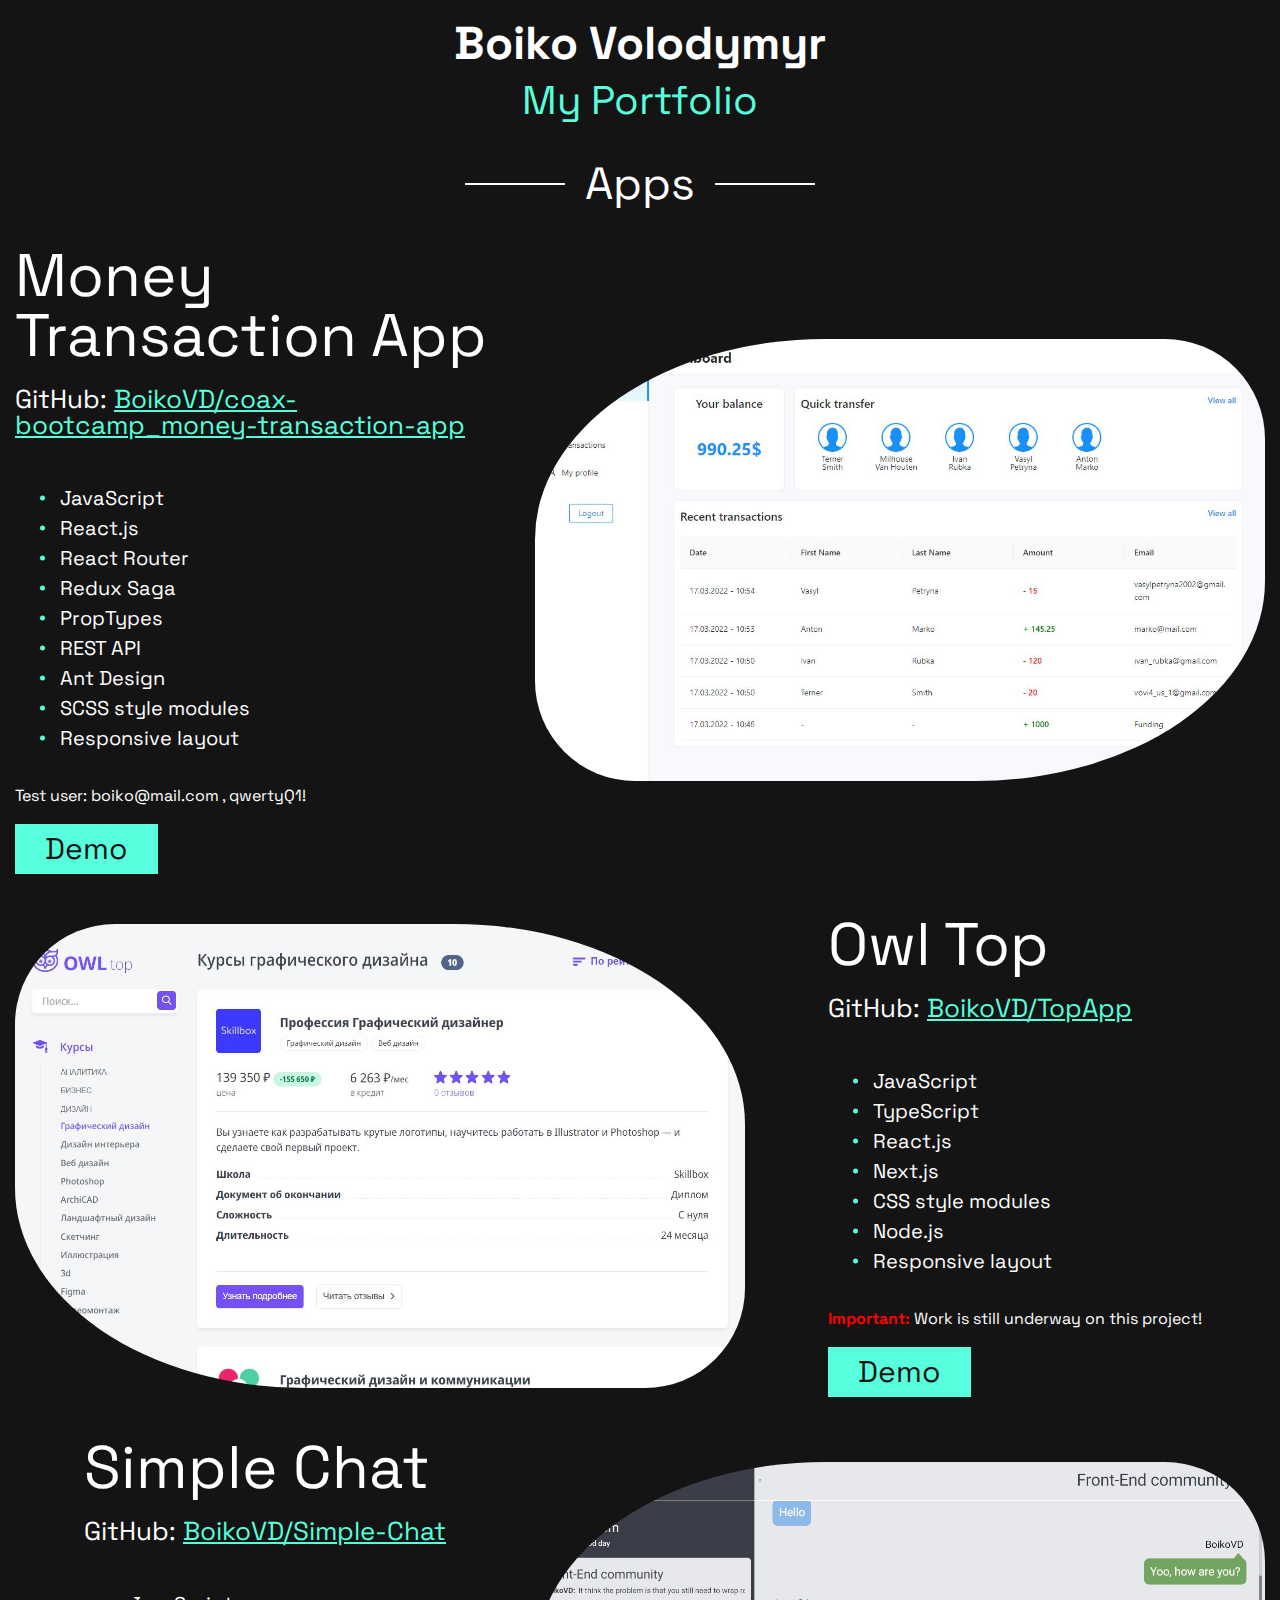
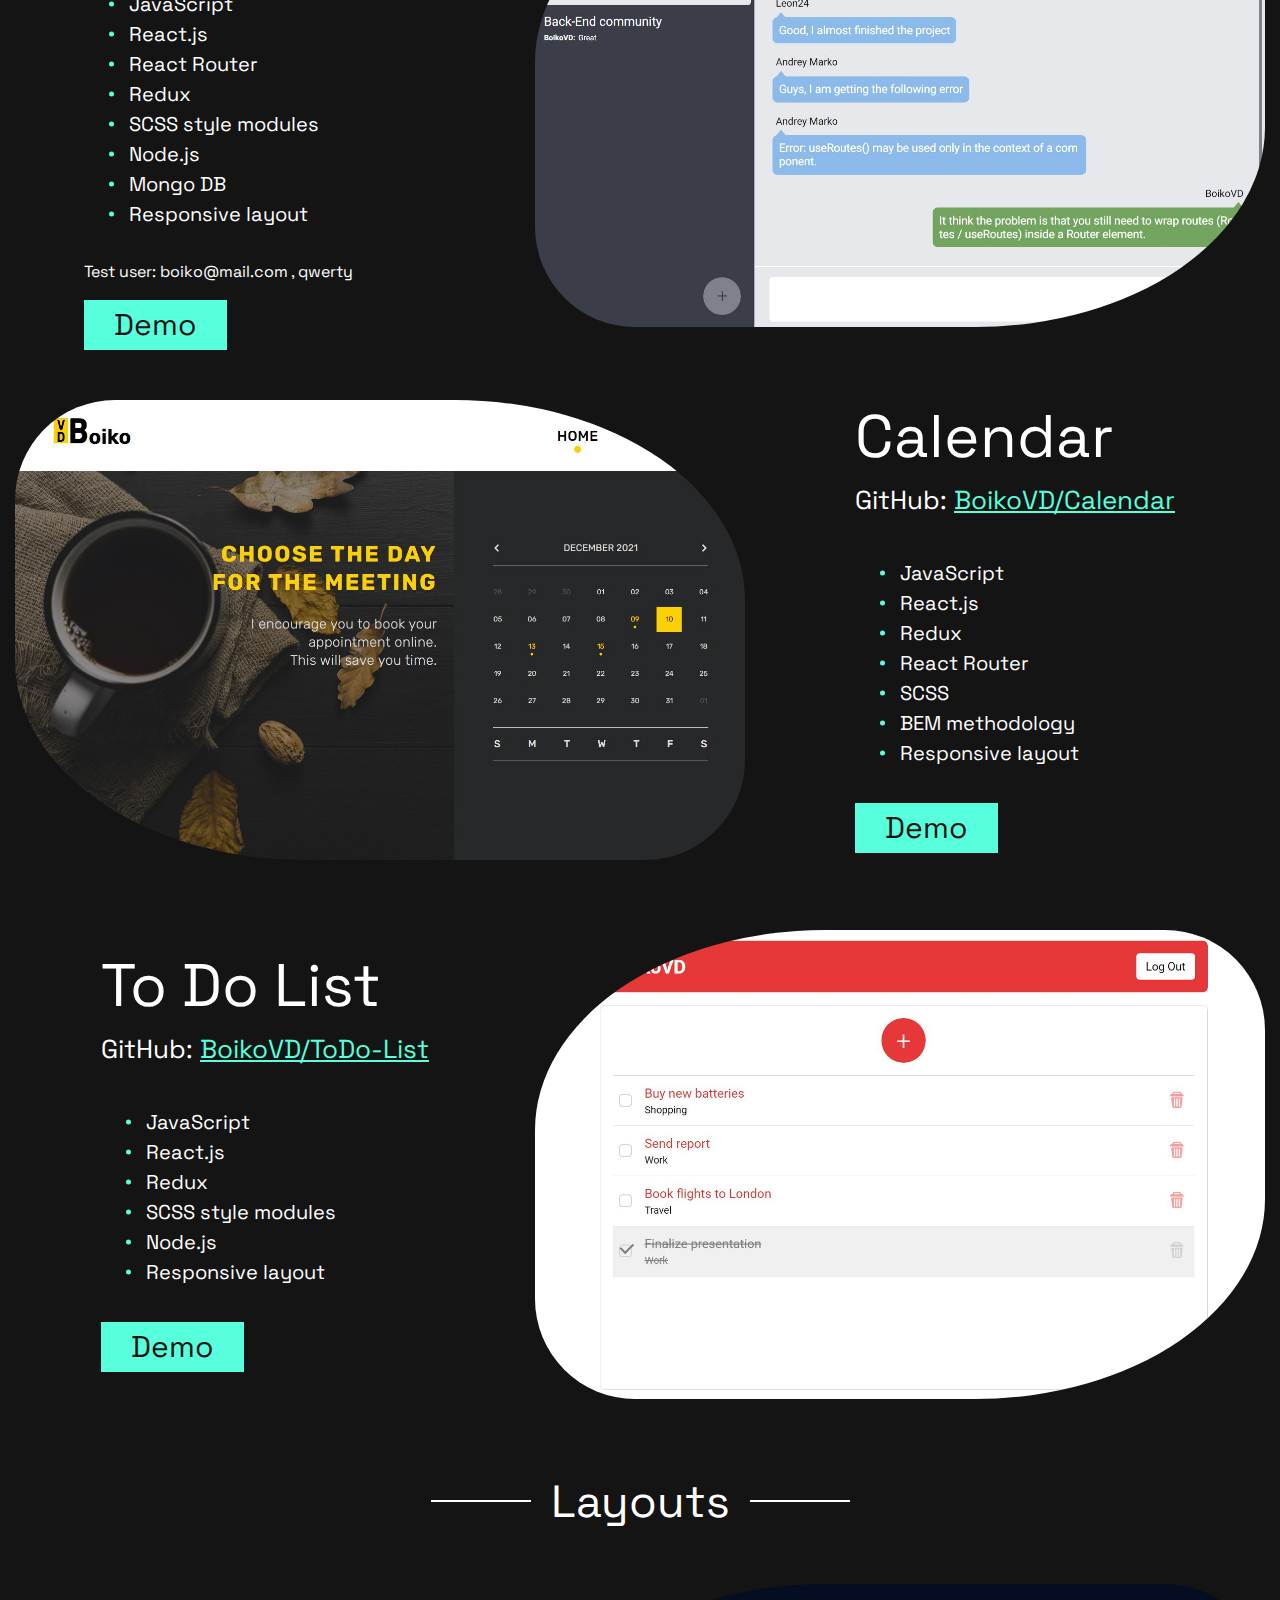
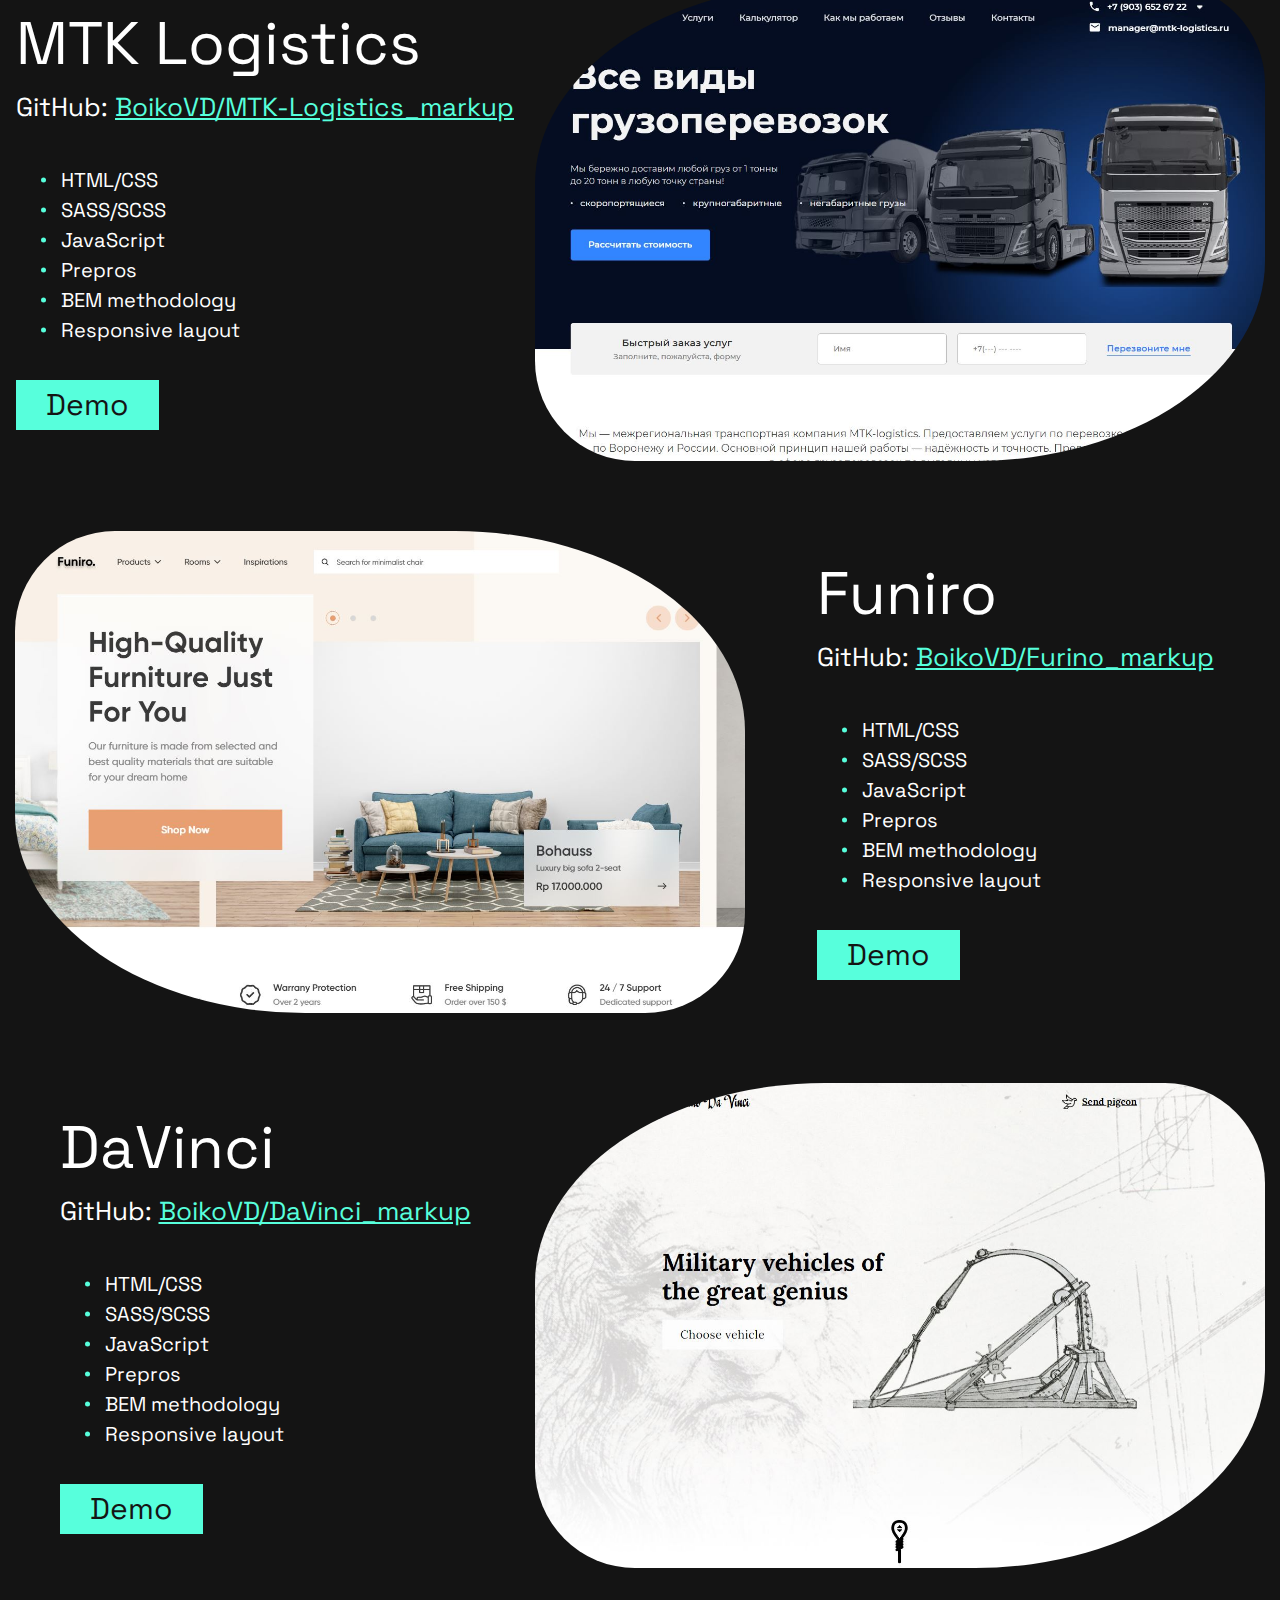
==== commit f70c797b: "Add new project" ====
--- a/index.html
+++ b/index.html
@@ -40,6 +40,60 @@
 							<div class="item__column">
 								<div class="item__content">
 									<div class="item__title">
+										Money Transaction App
+									</div>
+									<div class="item__github">
+										<div class="item__github__link">
+											GitHub: <a href="https://github.com/BoikoVD/coax-bootcamp_money-transaction-app" target="_blank" >BoikoVD/coax-bootcamp_money-transaction-app</a>
+										</div>
+									</div>
+									<ul class="item__use-el">
+										<li class="item__el">
+											JavaScript
+										</li>
+										<li class="item__el">
+											React.js
+										</li>
+										<li class="item__el">
+											React Router
+										</li>
+										<li class="item__el">
+											Redux Saga
+										</li>
+										<li class="item__el">
+											PropTypes
+										</li>
+										<li class="item__el">
+											REST API
+										</li>
+										<li class="item__el">
+											Ant Design
+										</li>
+										<li class="item__el">
+											SCSS style modules
+										</li>
+										<li class="item__el">
+											Responsive layout
+										</li>
+									</ul>
+									<p class="item__description">Test user: boiko@mail.com , qwertyQ1!</p>
+									<a href="https://boikovd-money-transaction-app.herokuapp.com/" class="item__btn" target="_blank">Demo</a>
+								</div>
+							</div>
+							<div class="item__column">
+								<div class="item__images">
+									<div class="item__image">
+										<a href="https://boikovd-money-transaction-app.herokuapp.com/" target="_blank">
+											<img src="img/items/MoneyApp.JPG" alt="">
+										</a>
+									</div>
+								</div>
+							</div>
+						</div>
+						<div class="item">
+							<div class="item__column">
+								<div class="item__content">
+									<div class="item__title">
 										Owl Top
 									</div>
 									<div class="item__github">
@@ -67,7 +121,7 @@
 											Node.js
 										</li>
 										<li class="item__el">
-											Adaptive layout
+											Responsive layout
 										</li>
 									</ul>
 									<p class="item__description"><span>Important:</span> Work is still underway on this project!</p>
@@ -118,7 +172,7 @@
 											Mongo DB
 										</li>
 										<li class="item__el">
-											Adaptive layout
+											Responsive layout
 										</li>
 									</ul>
 									<p class="item__description">Test user: boiko@mail.com , qwerty</p>
@@ -166,7 +220,7 @@
 											BEM methodology
 										</li>
 										<li class="item__el">
-											Adaptive layout
+											Responsive layout
 										</li>
 									</ul>
 									<a href="https://boikovd-calendar-of-meetings.herokuapp.com/" class="item__btn" target="_blank">Demo</a>
@@ -210,7 +264,7 @@
 											Node.js
 										</li>
 										<li class="item__el">
-											Adaptive layout
+											Responsive layout
 										</li>
 									</ul>
 									<a href="https://boikovd-todo-list.herokuapp.com/" class="item__btn" target="_blank">Demo</a>
@@ -262,7 +316,7 @@
 												BEM methodology
 											</li>
 											<li class="item__el">
-												Adaptive layout
+												Responsive layout
 											</li>
 										</ul>
 										<ul class="item__use-el">
@@ -328,7 +382,7 @@
 												BEM methodology
 											</li>
 											<li class="item__el">
-												Adaptive layout
+												Responsive layout
 											</li>
 										</ul>
 										<ul class="item__use-el">
@@ -397,7 +451,7 @@
 												BEM methodology
 											</li>
 											<li class="item__el">
-												Adaptive layout
+												Responsive layout
 											</li>
 										</ul>
 										<ul class="item__use-el">
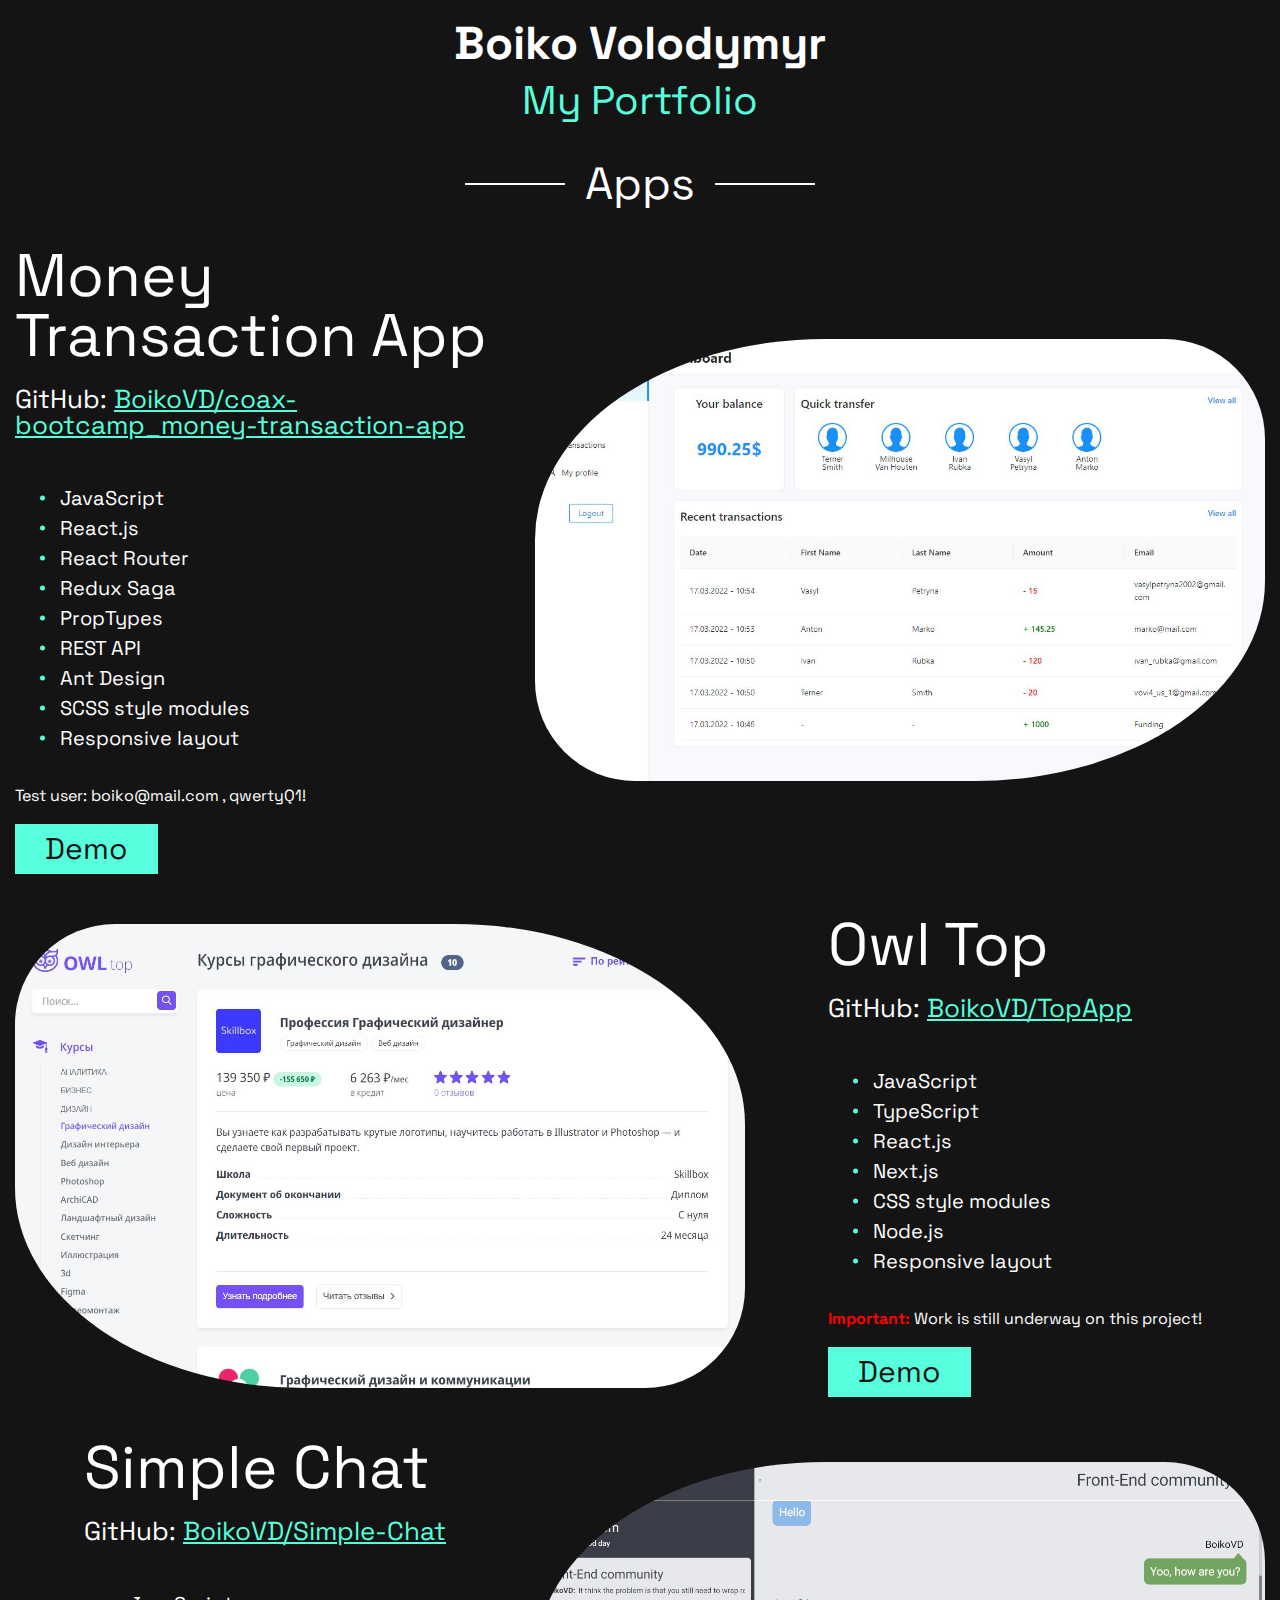
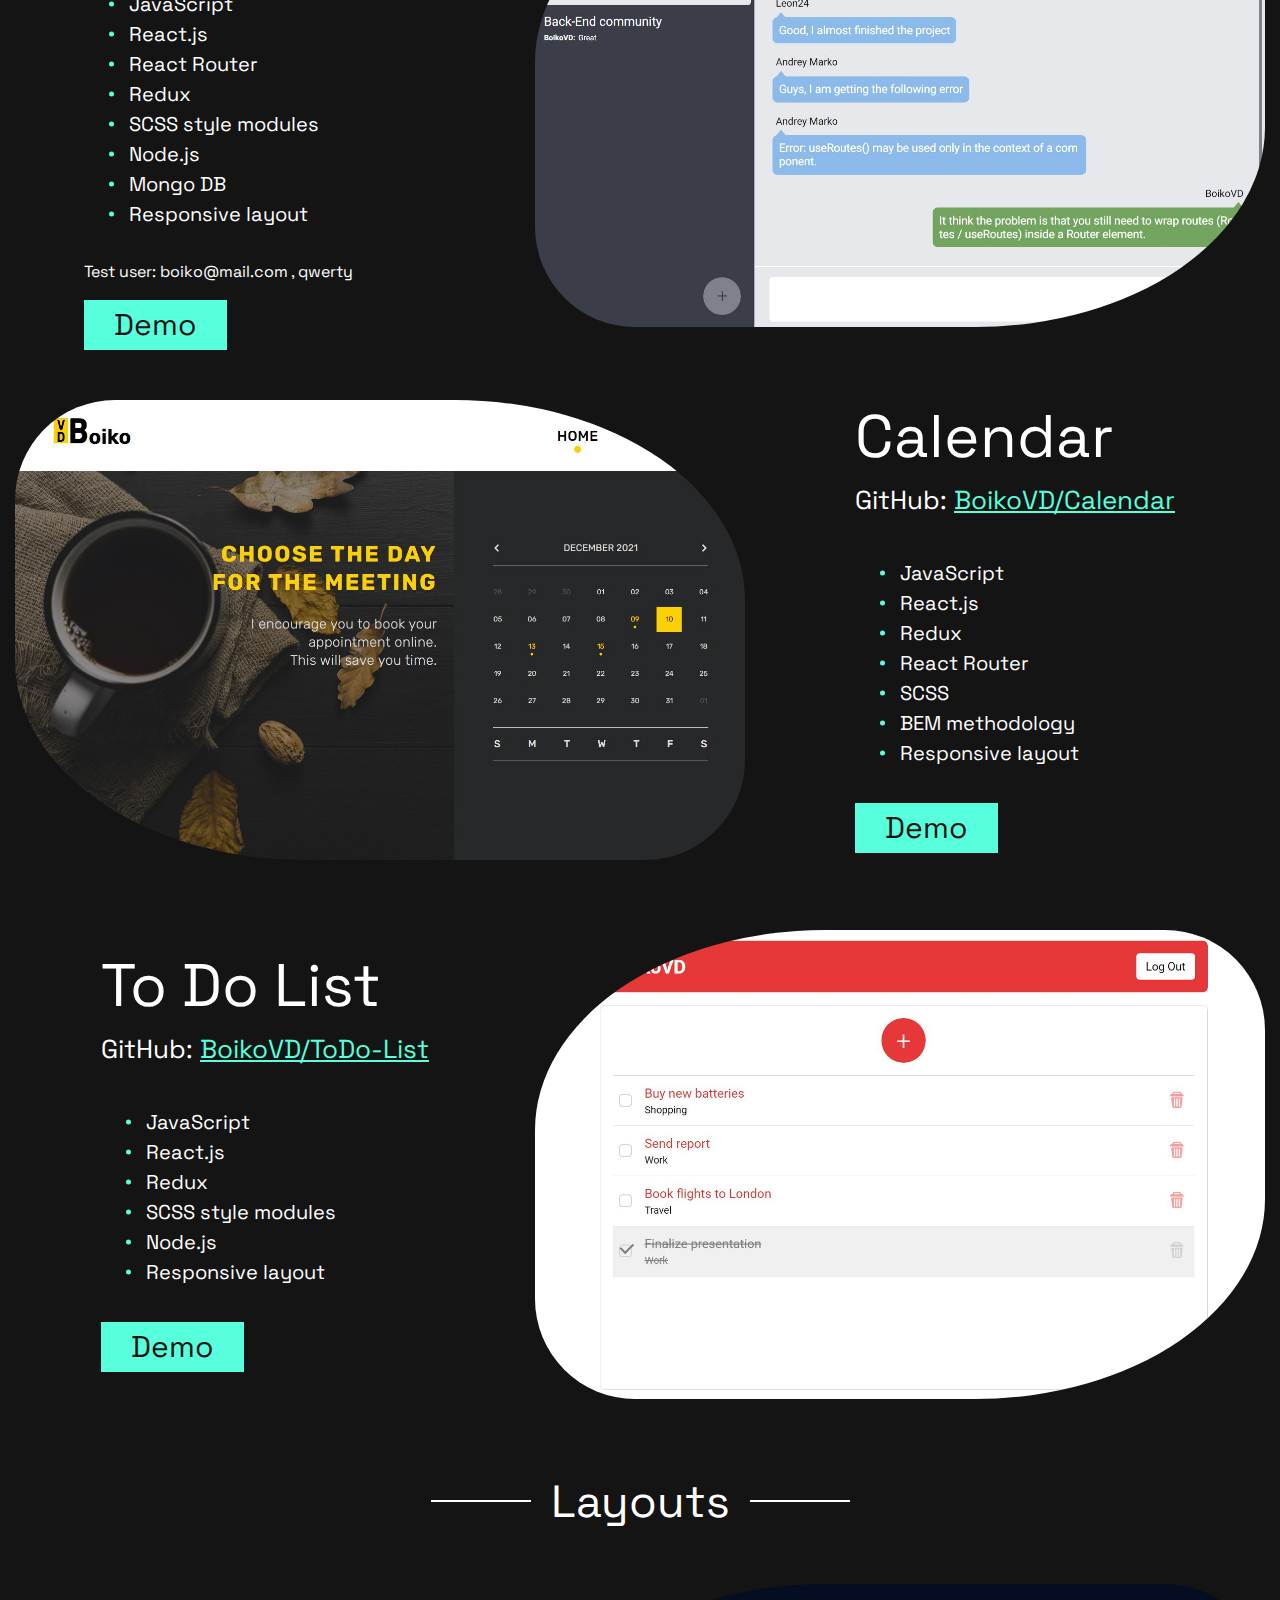
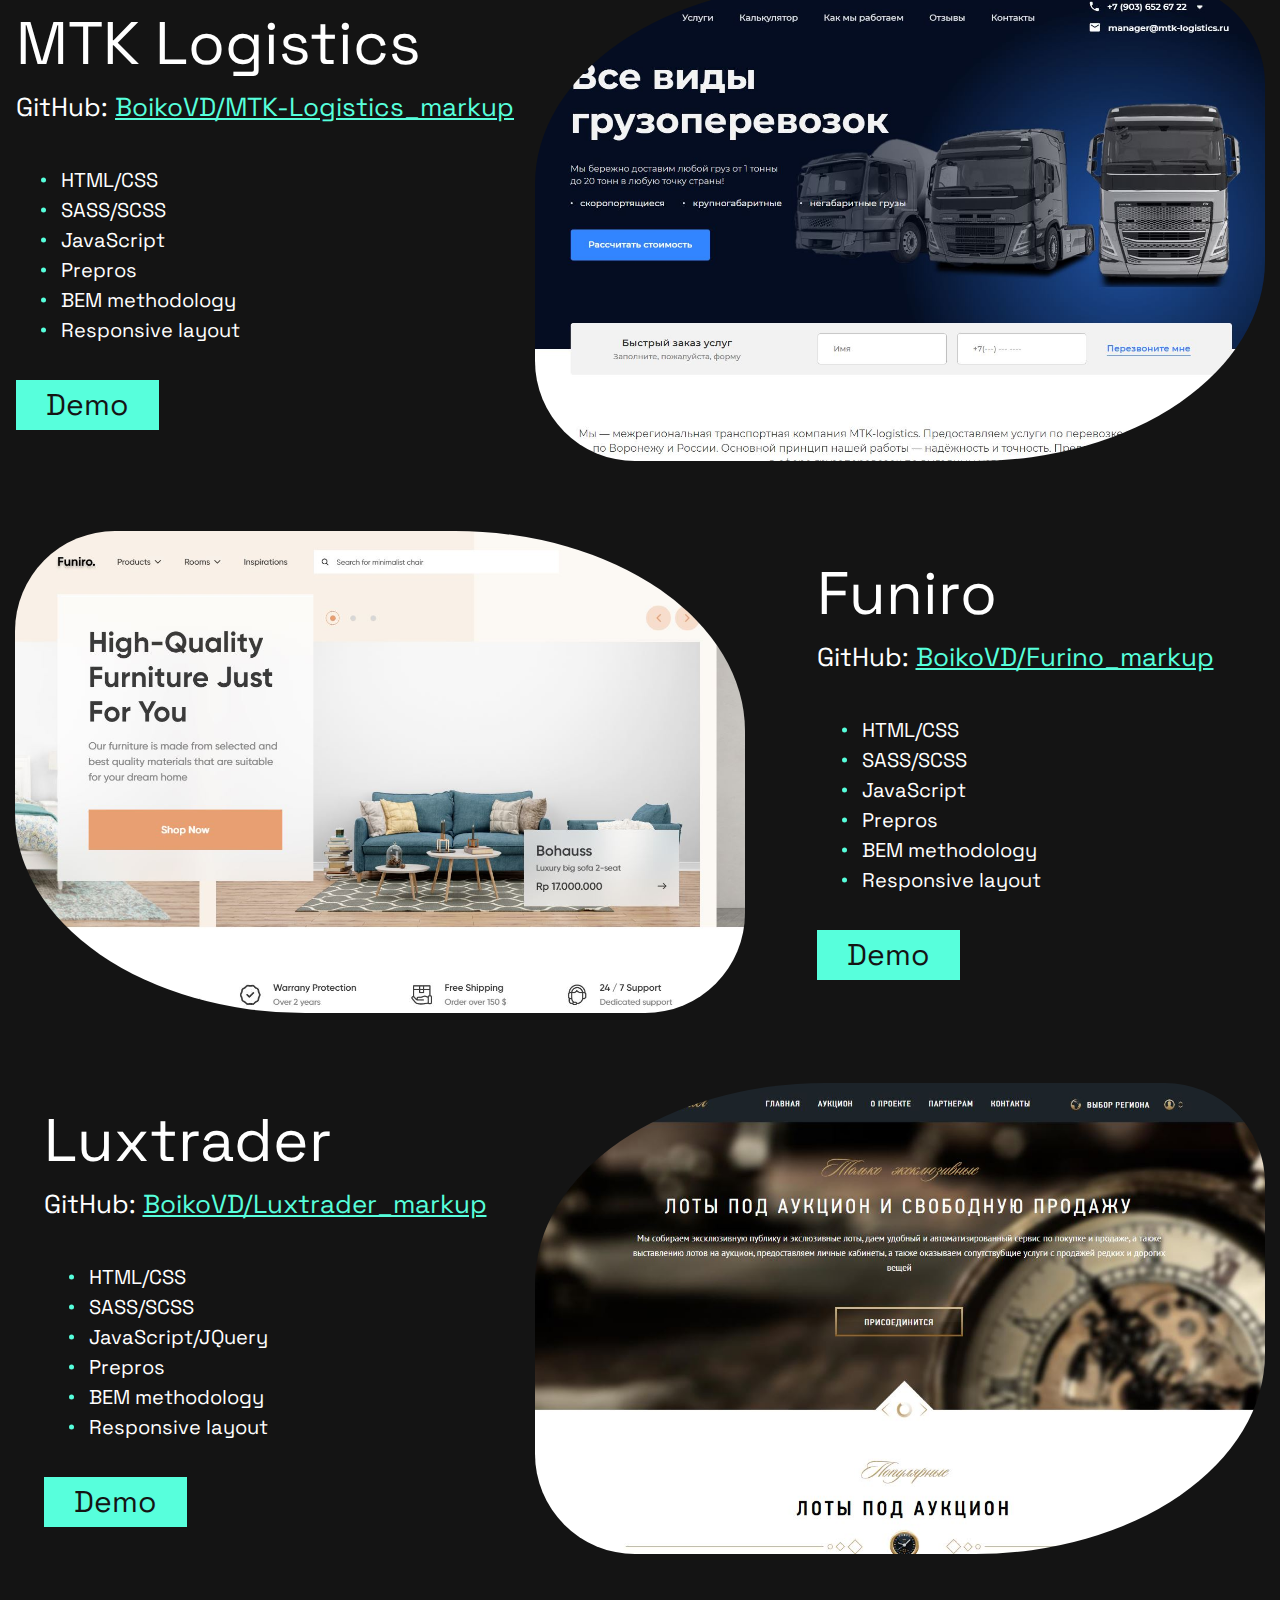
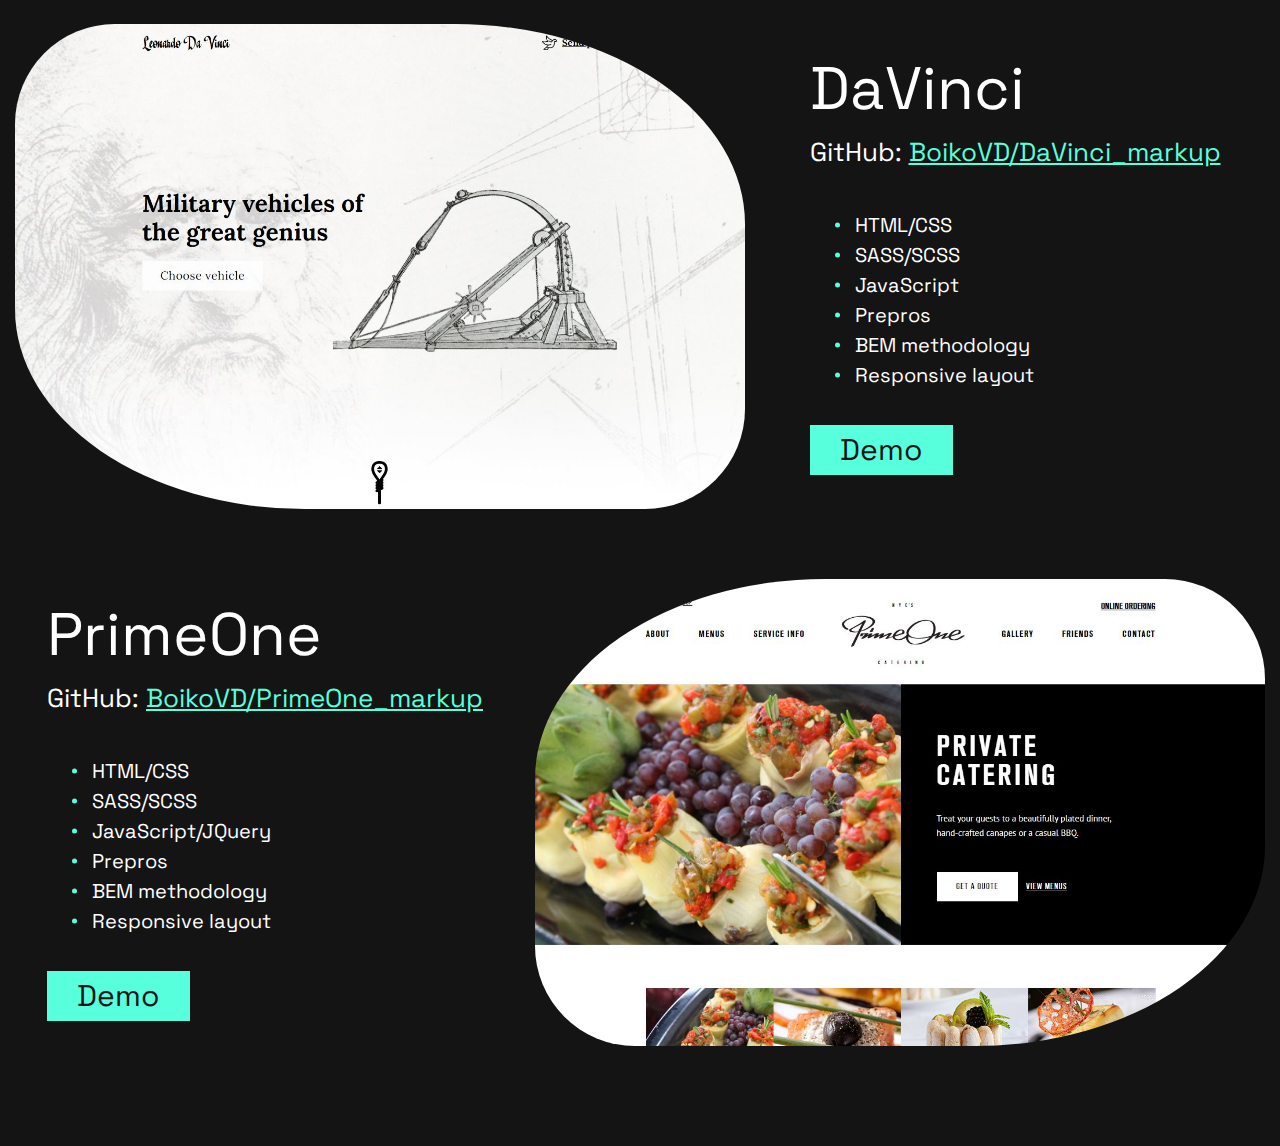
==== commit 1d496f15: "Add other layouts" ====
--- a/index.html
+++ b/index.html
@@ -426,6 +426,63 @@
 							<div class="item__column">
 								<div class="item__content">
 									<div class="item__title">
+										Luxtrader
+									</div>
+									<div class="item__github">
+										<div class="item__github__link">
+											GitHub: <a href="https://github.com/BoikoVD/Luxtrader_markup" target="_blank" >BoikoVD/Luxtrader_markup</a>
+										</div>
+									</div>
+									<div class="item__ul-column">
+										<ul class="item__use-el">
+											<li class="item__el">
+												HTML/CSS
+											</li>
+											<li class="item__el">
+												SASS/SCSS
+											</li>
+											<li class="item__el">
+												JavaScript/JQuery
+											</li>
+											<li class="item__el">
+												Prepros
+											</li>
+											<li class="item__el">
+												BEM methodology
+											</li>
+											<li class="item__el">
+												Responsive layout
+											</li>
+										</ul>
+										<ul class="item__use-el">
+											<li class="item__el">
+												Form validation
+											</li>
+											<li class="item__el">
+												Popups
+											</li>
+											<li class="item__el">
+												Smooth scroll
+											</li>
+										</ul>
+									</div>
+									<a href="https://boikovd.github.io/Luxtrader_markup/" class="item__btn" target="_blank">Demo</a>
+								</div>
+							</div>
+							<div class="item__column">
+								<div class="item__images">
+									<div class="item__image">
+										<a href="https://boikovd.github.io/Luxtrader_markup/" target="_blank">
+											<img src="img/items/Luxtrader.JPG" alt="">
+										</a>
+									</div>
+								</div>
+							</div>
+						</div>
+						<div class="item">
+							<div class="item__column">
+								<div class="item__content">
+									<div class="item__title">
 										DaVinci
 									</div>
 									<div class="item__github">
@@ -474,6 +531,63 @@
 									<div class="item__image">
 										<a href="https://boikovd.github.io/DaVinci_markup/" target="_blank">
 											<img src="img/items/DaVinci2.JPG" alt="">
+										</a>
+									</div>
+								</div>
+							</div>
+						</div>
+						<div class="item">
+							<div class="item__column">
+								<div class="item__content">
+									<div class="item__title">
+										PrimeOne
+									</div>
+									<div class="item__github">
+										<div class="item__github__link">
+											GitHub: <a href="https://github.com/BoikoVD/PrimeOne_markup" target="_blank" >BoikoVD/PrimeOne_markup</a>
+										</div>
+									</div>
+									<div class="item__ul-column">
+										<ul class="item__use-el">
+											<li class="item__el">
+												HTML/CSS
+											</li>
+											<li class="item__el">
+												SASS/SCSS
+											</li>
+											<li class="item__el">
+												JavaScript/JQuery
+											</li>
+											<li class="item__el">
+												Prepros
+											</li>
+											<li class="item__el">
+												BEM methodology
+											</li>
+											<li class="item__el">
+												Responsive layout
+											</li>
+										</ul>
+										<ul class="item__use-el">
+											<li class="item__el">
+												Form validation
+											</li>
+											<li class="item__el">
+												Popups
+											</li>
+											<li class="item__el">
+												Smooth scroll
+											</li>
+										</ul>
+									</div>
+									<a href="https://boikovd.github.io/PrimeOne_markup/" class="item__btn" target="_blank">Demo</a>
+								</div>
+							</div>
+							<div class="item__column">
+								<div class="item__images">
+									<div class="item__image">
+										<a href="https://boikovd.github.io/PrimeOne_markup/" target="_blank">
+											<img src="img/items/PrimeOne.JPG" alt="">
 										</a>
 									</div>
 								</div>
